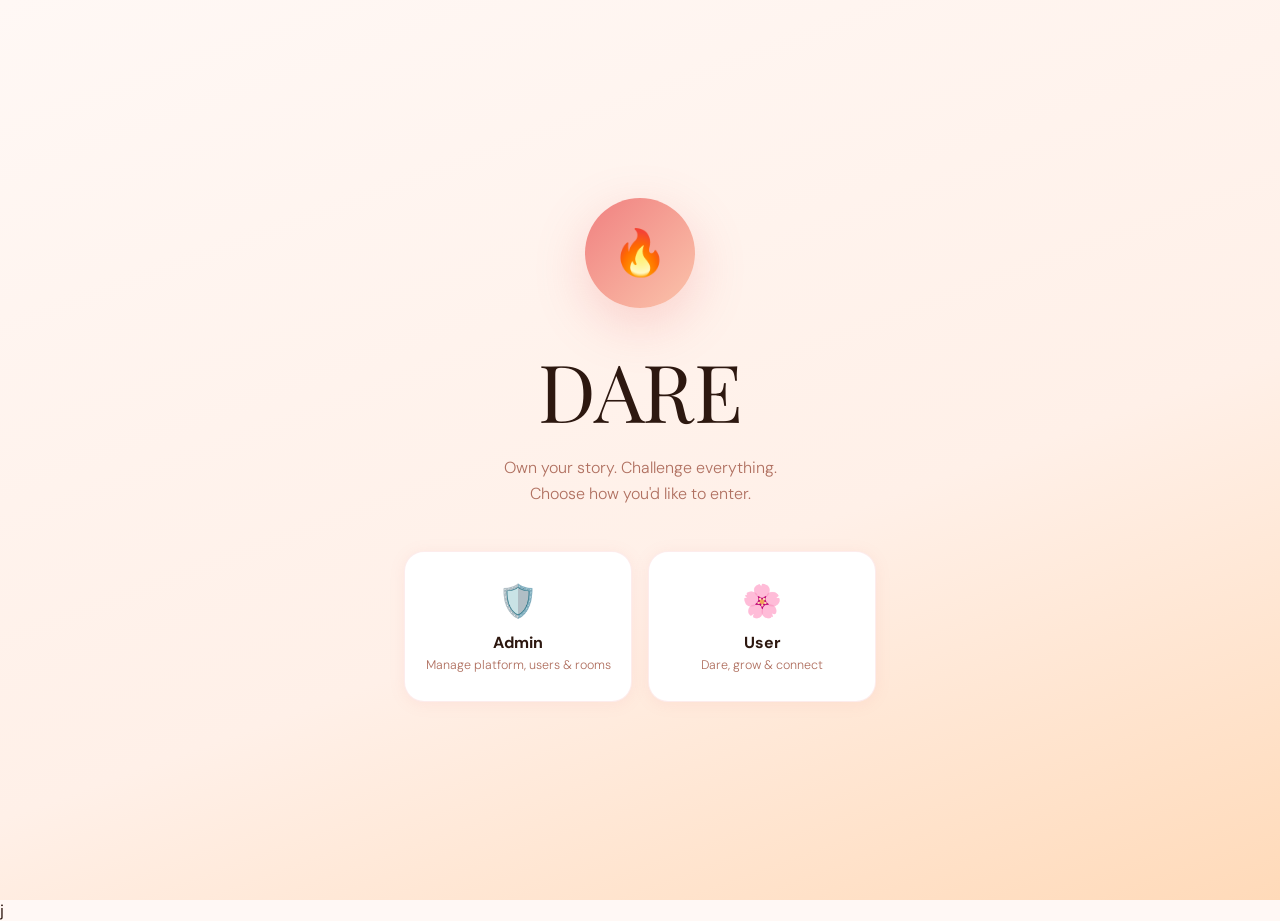
==== DARE startup/index.html @ a50103f5 "DARE startup" ====
<!DOCTYPE html>
<html lang="en">
<head>
<meta charset="UTF-8"/>
<meta name="viewport" content="width=device-width, initial-scale=1.0"/>
<title>DARE App</title>
<link rel="preconnect" href="https://fonts.googleapis.com"/>
<link rel="preconnect" href="https://fonts.gstatic.com" crossorigin/>
<link href="https://fonts.googleapis.com/css2?family=Playfair+Display:wght@700;900&family=DM+Sans:wght@300;400;500;600&family=JetBrains+Mono:wght@400;600&display=swap" rel="stylesheet"/>

<style>
:root {
  --c1: #F08080;
  --c2: #F4978E;
  --c3: #F8AD9D;
  --c4: #FBC4AB;
  --c5: #FFDAB9;
  --bg: #FFF8F5;
  --white: #FFFFFF;
  --text: #2D1810;
  --text2: #7A4A3A;
  --text3: #B07060;
  --border: rgba(240,128,128,0.15);
  --shadow: 0 8px 40px rgba(240,128,128,0.18);
  --shadow-sm: 0 2px 16px rgba(240,128,128,0.1);
  --r: 20px;
  --r-sm: 12px;
  --font-d: 'Playfair Display', serif;
  --font-b: 'DM Sans', sans-serif;
  --font-m: 'JetBrains Mono', monospace;
  --ease: cubic-bezier(0.16,1,0.3,1);
}

*, *::before, *::after { box-sizing: border-box; margin: 0; padding: 0; }
html { scroll-behavior: smooth; }

body {
  background: var(--bg);
  font-family: var(--font-b);
  color: var(--text);
  min-height: 100vh;
  overflow-x: hidden;
}

/* ── SCREENS ── */
.screen { display: none; min-height: 100vh; flex-direction: column; animation: fadeSlide 0.35s var(--ease); }
.screen.active { display: flex; }
@keyframes fadeSlide { from { opacity:0; transform:translateY(14px); } to { opacity:1; transform:translateY(0); } }

/* ── TOPBAR ── */
.topbar {
  position: sticky; top: 0; z-index: 100;
  background: rgba(255,248,245,0.93);
  backdrop-filter: blur(16px);
  border-bottom: 1px solid var(--border);
  padding: 16px 40px;
  display: flex; align-items: center; justify-content: space-between;
}
.topbar-logo { font-family: var(--font-d); font-size: 1.7rem; color: var(--c1); letter-spacing: 0.04em; }
.topbar-right { display: flex; align-items: center; gap: 12px; }
.topbar-badge {
  background: linear-gradient(135deg, var(--c1), var(--c2));
  color: white; border-radius: 8px; padding: 4px 12px;
  font-size: 0.7rem; font-family: var(--font-m); letter-spacing: 0.1em;
}
.topbar-avatar {
  width: 38px; height: 38px; border-radius: 50%;
  background: linear-gradient(135deg, var(--c1), var(--c4));
  display: flex; align-items: center; justify-content: center;
  font-size: 1.1rem; cursor: pointer;
  border: 2px solid var(--white); box-shadow: var(--shadow-sm);
  transition: transform 0.2s ease;
}
.topbar-avatar:hover { transform: scale(1.08); }

/* ── BOTTOM NAV ── */
.bottom-nav {
  position: fixed; bottom: 0; left: 0; right: 0; z-index: 100;
  background: var(--white); border-top: 1px solid var(--border);
  display: flex; padding: 10px 0 14px;
  box-shadow: 0 -4px 24px rgba(240,128,128,0.08);
}
.nav-item {
  flex: 1; display: flex; flex-direction: column; align-items: center; gap: 4px;
  cursor: pointer; padding: 4px 8px; border-radius: 12px;
  transition: background 0.2s ease;
}
.nav-item:hover { background: rgba(240,128,128,0.06); }
.nav-icon { font-size: 1.3rem; transition: transform 0.3s var(--ease); }
.nav-item.active .nav-icon { transform: scale(1.2); }
.nav-label { font-size: 0.6rem; font-weight: 600; letter-spacing: 0.06em; text-transform: uppercase; color: var(--text3); transition: color 0.3s ease; }
.nav-item.active .nav-label { color: var(--c1); }
.nav-dot { width: 4px; height: 4px; border-radius: 50%; background: var(--c1); opacity: 0; transition: opacity 0.3s ease; }
.nav-item.active .nav-dot { opacity: 1; }

/* ── PAGE WRAPPER ── */
.page-wrap { flex: 1; max-width: 960px; width: 100%; margin: 0 auto; padding: 40px 40px 100px; }

/* ── TYPOGRAPHY ── */
.page-title { font-family: var(--font-d); font-size: clamp(1.9rem,4vw,2.6rem); color: var(--text); line-height: 1.1; margin-bottom: 6px; }
.page-sub   { color: var(--text3); font-size: 0.92rem; font-weight: 300; margin-bottom: 36px; }

/* ── BUTTONS ── */
.btn {
  display: inline-flex; align-items: center; justify-content: center; gap: 8px;
  padding: 13px 26px; border: none; border-radius: 100px;
  font-family: var(--font-b); font-size: 0.93rem; font-weight: 600;
  cursor: pointer; position: relative; overflow: hidden;
  transition: transform 0.2s ease, box-shadow 0.2s ease;
}
.btn:active { transform: scale(0.97); }
.btn-primary { background: linear-gradient(135deg, var(--c1), var(--c2)); color: white; box-shadow: 0 6px 20px rgba(240,128,128,0.35); }
.btn-primary:hover { box-shadow: 0 10px 28px rgba(240,128,128,0.5); transform: translateY(-2px); }
.btn-secondary { background: var(--white); color: var(--c1); border: 1.5px solid var(--c1); }
.btn-secondary:hover { background: rgba(240,128,128,0.04); }
.btn-ghost { background: transparent; color: var(--text2); border: 1.5px solid var(--border); }
.btn-ghost:hover { border-color: var(--c3); }
.btn-danger { background: transparent; color: #c03030; border: 1.5px solid rgba(200,50,50,0.2); }
.btn-sm  { padding: 8px 18px; font-size: 0.82rem; }
.btn-full { width: 100%; }

/* ── INPUTS ── */
.form-group { margin-bottom: 18px; }
.form-label { display: block; font-size: 0.72rem; font-weight: 600; color: var(--text2); letter-spacing: 0.1em; text-transform: uppercase; margin-bottom: 7px; }
.form-input, .form-textarea, .form-select {
  width: 100%; padding: 13px 16px;
  background: var(--white); border: 1.5px solid var(--border); border-radius: var(--r-sm);
  font-family: var(--font-b); font-size: 0.95rem; color: var(--text); outline: none;
  transition: border-color 0.3s ease, box-shadow 0.3s ease;
}
.form-input:focus, .form-textarea:focus, .form-select:focus { border-color: var(--c1); box-shadow: 0 0 0 4px rgba(240,128,128,0.1); }
.form-input::placeholder, .form-textarea::placeholder { color: var(--text3); }
.form-textarea { resize: vertical; min-height: 90px; }
.form-select { appearance: none; cursor: pointer; }
.form-row { display: grid; grid-template-columns: 1fr 1fr; gap: 16px; }

/* ── CARDS ── */
.card { background: var(--white); border: 1px solid var(--border); border-radius: var(--r); padding: 24px; box-shadow: var(--shadow-sm); }

/* ── DIVIDER ── */
.divider { display: flex; align-items: center; gap: 12px; margin: 22px 0; color: var(--text3); font-size: 0.8rem; }
.divider::before, .divider::after { content:''; flex:1; height:1px; background: var(--border); }

/* ── EMPTY STATE ── */
.empty-state { text-align: center; padding: 56px 24px; color: var(--text3); }
.empty-icon  { font-size: 2.8rem; margin-bottom: 14px; opacity: 0.45; }
.empty-title { font-family: var(--font-d); font-size: 1.25rem; color: var(--text2); margin-bottom: 8px; }
.empty-sub   { font-size: 0.87rem; font-weight: 300; line-height: 1.6; }

/* ── SECTION HEADER ── */
.section-header { display: flex; align-items: center; justify-content: space-between; margin-bottom: 18px; }
.section-title  { font-family: var(--font-d); font-size: 1.25rem; color: var(--text); }
.section-action { color: var(--c1); font-size: 0.82rem; font-weight: 600; cursor: pointer; }
.section-action:hover { text-decoration: underline; }

/* ── BADGES ── */
.badge { display: inline-flex; align-items: center; gap: 4px; padding: 4px 12px; border-radius: 100px; font-size: 0.7rem; font-weight: 700; letter-spacing: 0.05em; }
.badge-coral { background: rgba(240,128,128,0.12); color: var(--c1); }
.badge-peach { background: rgba(248,173,157,0.2); color: #c06040; }
.badge-warm  { background: rgba(255,218,185,0.4); color: #a07050; }
.badge-green { background: rgba(64,160,96,0.1); color: #40a060; }
.badge-red   { background: rgba(200,50,50,0.1); color: #c03030; }

/* ── TOAST ── */
.toast {
  position: fixed; bottom: 80px; left: 50%; transform: translateX(-50%) translateY(14px);
  background: var(--text); color: white; padding: 12px 24px; border-radius: 100px;
  font-size: 0.85rem; font-weight: 500; opacity: 0; pointer-events: none; z-index: 9999;
  transition: all 0.35s var(--ease); white-space: nowrap;
}
.toast.show { opacity: 1; transform: translateX(-50%) translateY(0); }

/* ── RIPPLE ── */
.rip { position: absolute; border-radius: 50%; background: rgba(255,255,255,0.35); transform: scale(0); animation: ripAnim 0.55s linear; pointer-events: none; }
@keyframes ripAnim { to { transform: scale(4); opacity: 0; } }

/* ════ LANDING ════ */
#s-landing {
  align-items: center; justify-content: center;
  background: linear-gradient(160deg, #FFF8F5 0%, #FFF0E8 60%, #FFDAB9 100%);
}
.landing-inner { max-width: 520px; text-align: center; padding: 48px 24px; width: 100%; }
.landing-blob {
  width: 110px; height: 110px; border-radius: 50%;
  background: linear-gradient(135deg, var(--c1), var(--c4));
  display: flex; align-items: center; justify-content: center;
  font-size: 2.8rem; margin: 0 auto 28px;
  box-shadow: 0 16px 50px rgba(240,128,128,0.3);
  animation: float 4s ease-in-out infinite;
}
@keyframes float { 0%,100%{transform:translateY(0)} 50%{transform:translateY(-10px)} }
.landing-title { font-family: var(--font-d); font-size: clamp(3rem,8vw,5rem); color: var(--text); margin-bottom: 12px; }
.landing-sub   { color: var(--text3); font-size: 1rem; font-weight: 300; margin-bottom: 44px; line-height: 1.6; }
.role-grid { display: grid; grid-template-columns: 1fr 1fr; gap: 16px; }
.role-card {
  background: var(--white); border: 1.5px solid var(--border); border-radius: var(--r);
  padding: 28px 20px; cursor: pointer; text-align: center;
  transition: all 0.3s var(--ease); box-shadow: var(--shadow-sm);
}
.role-card:hover { border-color: var(--c1); box-shadow: 0 12px 40px rgba(240,128,128,0.22); transform: translateY(-4px); }
.role-emoji { font-size: 2rem; margin-bottom: 10px; }
.role-name  { font-weight: 700; color: var(--text); font-size: 1rem; margin-bottom: 4px; }
.role-desc  { color: var(--text3); font-size: 0.78rem; font-weight: 300; }

/* ════ AUTH ════ */
.auth-screen { align-items: center; justify-content: center; background: linear-gradient(160deg, #FFF8F5, #FFF0E8); }
.auth-box {
  background: var(--white); border: 1px solid var(--border); border-radius: 28px;
  padding: 48px 40px; width: 100%; max-width: 440px;
  box-shadow: var(--shadow); margin: 24px;
}
.auth-back { display: inline-flex; align-items: center; gap: 6px; color: var(--text3); font-size: 0.85rem; font-weight: 500; cursor: pointer; margin-bottom: 28px; transition: color 0.2s; }
.auth-back:hover { color: var(--c1); }
.auth-icon  { width: 52px; height: 52px; border-radius: 16px; background: linear-gradient(135deg,var(--c1),var(--c2)); display: flex; align-items: center; justify-content: center; font-size: 1.4rem; margin-bottom: 18px; }
.auth-title { font-family: var(--font-d); font-size: 1.9rem; color: var(--text); margin-bottom: 6px; }
.auth-sub   { color: var(--text3); font-size: 0.85rem; font-weight: 300; margin-bottom: 30px; }
.auth-footer { text-align: center; margin-top: 18px; color: var(--text3); font-size: 0.84rem; }
.link { color: var(--c1); font-weight: 600; cursor: pointer; }
.link:hover { text-decoration: underline; }
.progress-steps { display: flex; gap: 6px; margin-bottom: 26px; }
.ps-dot { flex: 1; height: 4px; border-radius: 2px; background: var(--border); transition: background 0.4s ease; }
.ps-dot.done { background: var(--c1); }

/* ════ HOME ════ */
.home-greeting { margin-bottom: 30px; padding-bottom: 22px; border-bottom: 1px solid var(--border); }
.home-greeting h1 { font-family: var(--font-d); font-size: 1.9rem; color: var(--text); }
.home-greeting p  { color: var(--text3); font-size: 0.9rem; margin-top: 4px; }

.stories-row { display: flex; gap: 16px; overflow-x: auto; padding-bottom: 4px; margin-bottom: 32px; }
.stories-row::-webkit-scrollbar { display: none; }
.story-item { flex-shrink: 0; text-align: center; cursor: pointer; }
.story-ring { width: 64px; height: 64px; border-radius: 50%; background: linear-gradient(135deg,var(--c1),var(--c5)); padding: 2.5px; display: flex; align-items: center; justify-content: center; margin: 0 auto 6px; transition: transform 0.25s ease; }
.story-ring:hover { transform: scale(1.08); }
.story-inner { width: 100%; height: 100%; border-radius: 50%; background: var(--bg); display: flex; align-items: center; justify-content: center; font-size: 1.4rem; }
.story-label { font-size: 0.65rem; color: var(--text3); font-weight: 500; }

.dare-grid { display: grid; grid-template-columns: repeat(auto-fill, minmax(260px,1fr)); gap: 20px; }
.dare-card { background: var(--white); border: 1px solid var(--border); border-radius: var(--r); overflow: hidden; box-shadow: var(--shadow-sm); transition: transform 0.3s var(--ease), box-shadow 0.3s ease; }
.dare-card:hover { transform: translateY(-3px); box-shadow: var(--shadow); }
.dare-cover { height: 130px; display: flex; align-items: center; justify-content: center; font-size: 3.2rem; position: relative; }
.dc-1 { background: linear-gradient(135deg,var(--c3),var(--c5)); }
.dc-2 { background: linear-gradient(135deg,var(--c1),var(--c3)); }
.dc-3 { background: linear-gradient(135deg,var(--c4),var(--c2)); }
.dare-pill { position: absolute; top:10px; left:10px; background: rgba(255,255,255,0.88); border-radius:100px; padding:3px 10px; font-size:0.62rem; font-family:var(--font-m); color:var(--c1); font-weight:600; }
.dare-body  { padding: 16px; }
.dare-title { font-weight: 700; color: var(--text); font-size: 0.9rem; margin-bottom: 4px; }
.dare-meta  { color: var(--text3); font-size: 0.75rem; margin-bottom: 12px; }
.dare-btns  { display: flex; gap: 8px; }
.dare-accept { flex:1; padding:9px; border-radius:100px; border:none; background:linear-gradient(135deg,var(--c1),var(--c2)); color:white; font-family:var(--font-b); font-size:0.8rem; font-weight:600; cursor:pointer; transition:all 0.2s ease; }
.dare-skip   { flex:0.6; padding:9px; border-radius:100px; border:1.5px solid var(--border); background:transparent; color:var(--text2); font-family:var(--font-b); font-size:0.8rem; cursor:pointer; }
.dare-empty { border: 2px dashed var(--border); border-radius: var(--r); min-height: 200px; display:flex; flex-direction:column; align-items:center; justify-content:center; text-align:center; padding:24px; color:var(--text3); }
.dare-empty .de-i { font-size:2rem; margin-bottom:10px; opacity:0.4; }
.dare-empty .de-t { font-size:0.83rem; font-weight:300; line-height:1.6; }

/* ════ FRIENDS ════ */
.search-bar { display:flex; align-items:center; gap:10px; background:var(--white); border:1.5px solid var(--border); border-radius:100px; padding:11px 18px; margin-bottom:26px; transition:border-color 0.3s, box-shadow 0.3s; }
.search-bar:focus-within { border-color:var(--c1); box-shadow:0 0 0 4px rgba(240,128,128,0.08); }
.search-bar input { flex:1; border:none; outline:none; font-family:var(--font-b); font-size:0.95rem; color:var(--text); background:transparent; }
.search-bar input::placeholder { color:var(--text3); }

.add-box { background:var(--white); border:1px solid var(--border); border-radius:var(--r); padding:22px 24px; margin-bottom:26px; box-shadow:var(--shadow-sm); }
.add-box h3 { font-weight:700; color:var(--text); margin-bottom:4px; font-size:0.95rem; }
.add-box p  { color:var(--text3); font-size:0.8rem; margin-bottom:14px; }
.add-row    { display:flex; gap:10px; }
.add-row .form-input { flex:1; }

.friends-list { display:flex; flex-direction:column; gap:2px; }
.friend-row { display:flex; align-items:center; gap:14px; padding:13px 16px; border-radius:var(--r-sm); transition:background 0.2s; cursor:pointer; }
.friend-row:hover { background:rgba(240,128,128,0.04); }
.friend-av   { width:46px; height:46px; border-radius:50%; background:linear-gradient(135deg,var(--c3),var(--c5)); display:flex; align-items:center; justify-content:center; font-size:1.2rem; flex-shrink:0; }
.friend-info { flex:1; }
.friend-name   { font-weight:600; color:var(--text); font-size:0.9rem; }
.friend-handle { color:var(--text3); font-size:0.75rem; }
.f-btn { padding:7px 16px; border-radius:100px; font-size:0.78rem; font-weight:600; border:none; cursor:pointer; font-family:var(--font-b); transition:all 0.2s; }
.f-follow    { background:var(--c1); color:white; }
.f-following { background:rgba(240,128,128,0.1); color:var(--c1); }

/* ════ ROOMS ════ */
.rooms-tabs { display:flex; margin-bottom:22px; border-bottom:1px solid var(--border); }
.room-tab { padding:10px 20px; font-size:0.85rem; font-weight:600; color:var(--text3); cursor:pointer; border-bottom:2px solid transparent; transition:all 0.25s; }
.room-tab.active { color:var(--c1); border-bottom-color:var(--c1); }

.create-box { background:var(--white); border:1px solid var(--border); border-radius:var(--r); padding:26px; margin-bottom:26px; box-shadow:var(--shadow-sm); }
.create-box h3 { font-family:var(--font-d); font-size:1.2rem; color:var(--text); margin-bottom:4px; }
.create-box p  { color:var(--text3); font-size:0.82rem; margin-bottom:18px; }

.rooms-grid { display:grid; grid-template-columns:repeat(auto-fill,minmax(280px,1fr)); gap:20px; }
.room-card { background:var(--white); border:1px solid var(--border); border-radius:var(--r); overflow:hidden; box-shadow:var(--shadow-sm); transition:transform 0.3s var(--ease),box-shadow 0.3s; cursor:pointer; }
.room-card:hover { transform:translateY(-3px); box-shadow:var(--shadow); }
.room-cover { height:100px; display:flex; align-items:center; justify-content:center; font-size:2.8rem; }
.rc-1 { background:linear-gradient(135deg,var(--c3),var(--c5)); }
.rc-2 { background:linear-gradient(135deg,var(--c1),var(--c3)); }
.rc-3 { background:linear-gradient(135deg,var(--c4),var(--c2)); }
.rc-4 { background:linear-gradient(135deg,var(--c5),var(--c4)); }
.room-body  { padding:16px; }
.room-name  { font-weight:700; color:var(--text); font-size:0.95rem; margin-bottom:4px; }
.room-desc  { color:var(--text3); font-size:0.8rem; line-height:1.5; margin-bottom:10px; }
.room-foot  { display:flex; align-items:center; justify-content:space-between; margin-bottom:12px; }
.live-pill  { display:inline-flex; align-items:center; gap:5px; background:rgba(220,50,50,0.1); color:#d03030; padding:3px 10px; border-radius:100px; font-size:0.65rem; font-weight:700; letter-spacing:0.06em; }
.live-dot   { width:5px; height:5px; border-radius:50%; background:#d03030; animation:blink 1.2s infinite; }
@keyframes blink { 0%,100%{opacity:1} 50%{opacity:0.2} }
.room-cnt   { color:var(--text3); font-size:0.75rem; }

/* ════ PROFILE ════ */
.profile-hero { background:linear-gradient(135deg,var(--c4),var(--c5)); border-radius:var(--r); padding:40px 32px; text-align:center; margin-bottom:22px; position:relative; overflow:hidden; }
.profile-hero::before { content:''; position:absolute; inset:0; background:radial-gradient(circle at 70% 30%,rgba(255,255,255,0.35),transparent 60%); }
.profile-av    { width:88px; height:88px; border-radius:50%; background:linear-gradient(135deg,var(--c1),var(--c3)); display:flex; align-items:center; justify-content:center; font-size:2.4rem; margin:0 auto 14px; border:4px solid rgba(255,255,255,0.8); box-shadow:var(--shadow); position:relative; z-index:1; }
.profile-name   { font-family:var(--font-d); font-size:1.8rem; color:var(--text); position:relative; z-index:1; }
.profile-handle { color:var(--text2); font-size:0.85rem; margin-top:4px; position:relative; z-index:1; }
.profile-edit-row { margin-top:14px; position:relative; z-index:1; }

.pstats { display:grid; grid-template-columns:repeat(3,1fr); background:var(--white); border:1px solid var(--border); border-radius:var(--r); box-shadow:var(--shadow-sm); overflow:hidden; margin-bottom:22px; }
.pstat { padding:20px 12px; text-align:center; border-right:1px solid var(--border); }
.pstat:last-child { border-right:none; }
.pstat-n { font-family:var(--font-d); font-size:1.8rem; color:var(--text); }
.pstat-l { color:var(--text3); font-size:0.65rem; font-weight:600; letter-spacing:0.08em; text-transform:uppercase; margin-top:3px; }

.profile-grid { display:grid; grid-template-columns:1fr 1fr; gap:20px; }
.profile-section { background:var(--white); border:1px solid var(--border); border-radius:var(--r); padding:24px; box-shadow:var(--shadow-sm); }
.profile-section h3 { font-weight:700; color:var(--text2); font-size:0.78rem; text-transform:uppercase; letter-spacing:0.08em; margin-bottom:16px; }
.setting-row { display:flex; align-items:center; gap:12px; padding:12px 0; border-bottom:1px solid var(--border); cursor:pointer; transition:background 0.2s; }
.setting-row:last-child { border-bottom:none; }
.setting-row:hover { background:rgba(240,128,128,0.03); border-radius:8px; padding-left:8px; }
.setting-icon { width:34px; height:34px; border-radius:10px; display:flex; align-items:center; justify-content:center; font-size:0.95rem; }
.si-a { background:rgba(240,128,128,0.1); }
.si-b { background:rgba(248,173,157,0.15); }
.si-c { background:rgba(255,218,185,0.3); }
.setting-lbl { flex:1; font-size:0.88rem; color:var(--text); font-weight:500; }
.setting-arr { color:var(--text3); }

.badges-wrap { display:flex; flex-wrap:wrap; gap:8px; }

/* ════ ADMIN ════ */
.kpi-grid { display:grid; grid-template-columns:repeat(auto-fill,minmax(180px,1fr)); gap:16px; margin-bottom:30px; }
.kpi-card { background:var(--white); border:1px solid var(--border); border-radius:var(--r-sm); padding:20px; box-shadow:var(--shadow-sm); }
.kpi-i { font-size:1.4rem; margin-bottom:8px; }
.kpi-n { font-family:var(--font-d); font-size:2rem; color:var(--text); }
.kpi-l { color:var(--text3); font-size:0.75rem; font-weight:500; margin-top:2px; }

.admin-table { background:var(--white); border:1px solid var(--border); border-radius:var(--r); overflow:hidden; box-shadow:var(--shadow-sm); margin-bottom:28px; }
.t-head { display:grid; grid-template-columns:2fr 2fr 1fr 1fr; padding:12px 20px; background:rgba(240,128,128,0.04); border-bottom:1px solid var(--border); font-size:0.7rem; font-weight:700; color:var(--text3); letter-spacing:0.08em; text-transform:uppercase; }
.t-row  { display:grid; grid-template-columns:2fr 2fr 1fr 1fr; padding:14px 20px; align-items:center; border-bottom:1px solid var(--border); transition:background 0.2s; }
.t-row:last-child { border-bottom:none; }
.t-row:hover { background:rgba(240,128,128,0.03); }
.t-name { font-weight:600; color:var(--text); font-size:0.88rem; }
.t-sub  { color:var(--text3); font-size:0.75rem; }
.t-cell { font-size:0.85rem; color:var(--text2); }

/* ════ SEND DARE ════ */
.send-dare-box {
  display: grid; grid-template-columns: 1fr 1fr; gap: 24px;
  background: var(--white); border: 1px solid var(--border);
  border-radius: var(--r); padding: 28px;
  box-shadow: var(--shadow-sm); margin-bottom: 32px;
  position: relative; overflow: hidden;
}
.send-dare-box::before {
  content: ''; position: absolute; top:0; left:0; right:0; height:3px;
  background: linear-gradient(90deg, var(--c1), var(--c3), var(--c5));
}
.sd-form { display: flex; flex-direction: column; }
.sd-log  { border-left: 1px solid var(--border); padding-left: 24px; max-height: 420px; overflow-y: auto; }
.sd-log::-webkit-scrollbar { width: 3px; }
.sd-log::-webkit-scrollbar-thumb { background: var(--c3); border-radius: 2px; }
.dare-log-item { background: var(--bg); border: 1px solid var(--border); border-radius: var(--r-sm); padding: 14px 16px; margin-bottom: 10px; transition: box-shadow 0.2s ease; }
.dare-log-item:hover { box-shadow: var(--shadow-sm); }
.dli-head  { display: flex; align-items: flex-start; justify-content: space-between; gap: 8px; margin-bottom: 4px; }
.dli-title { font-weight: 700; color: var(--text); font-size: 0.88rem; }
.dli-cat   { font-size: 0.65rem; font-family: var(--font-m); color: var(--c1); background: rgba(240,128,128,0.1); padding: 2px 8px; border-radius: 100px; white-space: nowrap; flex-shrink:0; }
.dli-desc  { color: var(--text3); font-size: 0.78rem; font-weight: 300; line-height: 1.5; margin-bottom: 8px; }
.dli-foot  { display: flex; align-items: center; justify-content: space-between; }
.dli-to    { font-size: 0.72rem; color: var(--text2); font-weight: 600; }
.dli-time  { font-size: 0.68rem; color: var(--text3); font-family: var(--font-m); }
.dli-diff  { font-size: 0.7rem; margin-top: 6px; }

/* ── RESPONSIVE ── */
@media (max-width:768px) {
  .send-dare-box { grid-template-columns: 1fr; }
  .sd-log { border-left: none; border-top: 1px solid var(--border); padding-left: 0; padding-top: 20px; }
}

@media (max-width:768px) {
  .topbar { padding:14px 20px; }
  .page-wrap { padding:24px 20px 90px; }
  .auth-box { padding:32px 22px; margin:16px; }
  .form-row { grid-template-columns:1fr; }
  .profile-grid { grid-template-columns:1fr; }
  .t-head, .t-row { grid-template-columns:1.5fr 1fr 1fr; }
  .t-head>*:nth-child(2),.t-row>*:nth-child(2) { display:none; }
  .kpi-grid { grid-template-columns:1fr 1fr; }
  .role-grid { grid-template-columns:1fr 1fr; }
}
@media (max-width:480px) {
  .dare-grid,.rooms-grid { grid-template-columns:1fr; }
}
</style>
</head>
<body>

<!-- ══════ LANDING ══════ -->
<div class="screen active" id="s-landing">
  <div class="landing-inner" style="margin:auto;">
    <div class="landing-blob">🔥</div>
    <div class="landing-title">DARE</div>
    <div class="landing-sub">Own your story. Challenge everything.<br/>Choose how you'd like to enter.</div>
    <div class="role-grid">
      <div class="role-card" onclick="go('s-admin-login')">
        <div class="role-emoji">🛡️</div>
        <div class="role-name">Admin</div>
        <div class="role-desc">Manage platform, users & rooms</div>
      </div>
      <div class="role-card" onclick="go('s-user-login')">
        <div class="role-emoji">🌸</div>
        <div class="role-name">User</div>
        <div class="role-desc">Dare, grow & connect</div>
      </div>
    </div>
  </div>
</div>

<!-- ══════ ADMIN LOGIN ══════ -->
<div class="screen auth-screen" id="s-admin-login">
  <div class="auth-box">
    <div class="auth-back" onclick="go('s-landing')">‹ Back</div>
    <div class="auth-icon">🛡️</div>
    <div class="auth-title">Admin Access</div>
    <div class="auth-sub">Restricted portal · Authorized personnel only</div>
    <div class="form-group">
      <label class="form-label">Admin Email</label>
      <input class="form-input" type="email" placeholder="admin@dare.app" id="al-email"/>
    </div>
    <div class="form-group">
      <label class="form-label">Password</label>
      <input class="form-input" type="password" placeholder="••••••••" id="al-pass"/>
    </div>
    <div class="form-group">
      <label class="form-label">Admin Code</label>
      <input class="form-input" type="text" placeholder="6-digit access code" maxlength="6" id="al-code"/>
    </div>
    <button class="btn btn-primary btn-full" onclick="adminLogin(event)">Access Dashboard →</button>
    <div class="auth-footer" style="margin-top:16px;font-size:0.78rem;">Forgot credentials? Contact your system administrator.</div>
  </div>
</div>

<!-- ══════ USER LOGIN ══════ -->
<div class="screen auth-screen" id="s-user-login">
  <div class="auth-box">
    <div class="auth-back" onclick="go('s-landing')">‹ Back</div>
    <div class="auth-icon">🌸</div>
    <div class="auth-title">Welcome Back</div>
    <div class="auth-sub">Sign in to continue your dare journey</div>
    <div class="form-group">
      <label class="form-label">Email</label>
      <input class="form-input" type="email" placeholder="you@example.com" id="ul-email"/>
    </div>
    <div class="form-group">
      <label class="form-label">Password</label>
      <input class="form-input" type="password" placeholder="••••••••" id="ul-pass"/>
    </div>
    <div style="text-align:right;margin-bottom:18px;"><span class="link" style="font-size:0.82rem;">Forgot password?</span></div>
    <button class="btn btn-primary btn-full" onclick="userLogin(event)" style="margin-bottom:10px;">Sign In →</button>
    <div class="divider">or</div>
    <button class="btn btn-ghost btn-full" style="margin-bottom:10px;" onclick="showToast('Apple sign-in coming soon')">🍎 &nbsp;Continue with Apple</button>
    <button class="btn btn-ghost btn-full" onclick="showToast('Google sign-in coming soon')">🌐 &nbsp;Continue with Google</button>
    <div class="auth-footer">New here? <span class="link" onclick="go('s-signup')">Create account</span></div>
  </div>
</div>

<!-- ══════ SIGNUP ══════ -->j
<div class="screen auth-screen" id="s-signup">
  <div class="auth-box">
    <div class="auth-back" onclick="go('s-user-login')">‹ Back</div>
    <div class="progress-steps">
      <div class="ps-dot done"></div><div class="ps-dot done"></div><div class="ps-dot"></div>
    </div>
    <div class="auth-icon">✨</div>
    <div class="auth-title">Create Account</div>
    <div class="auth-sub">Step 2 of 3 — Tell us about yourself</div>
    <div class="form-row">
      <div class="form-group"><label class="form-label">First Name</label><input class="form-input" type="text" placeholder="First name" id="su-fn"/></div>
      <div class="form-group"><label class="form-label">Last Name</label><input class="form-input" type="text" placeholder="Last name" id="su-ln"/></div>
    </div>
    <div class="form-group"><label class="form-label">Username</label><input class="form-input" type="text" placeholder="@yourhandle" id="su-un"/></div>
    <div class="form-group"><label class="form-label">Email</label><input class="form-input" type="email" placeholder="you@example.com" id="su-em"/></div>
    <div class="form-group"><label class="form-label">Password</label><input class="form-input" type="password" placeholder="Min. 8 characters" id="su-pw"/></div>
    <button class="btn btn-primary btn-full" onclick="signupDone(event)">Create Account & Dare →</button>
    <div class="auth-footer" style="font-size:0.75rem;line-height:1.7;">By continuing you agree to DARE's <span class="link">Terms</span> and <span class="link">Privacy Policy</span>.</div>
  </div>
</div>

<!-- ══════ HOME ══════ -->
<div class="screen" id="s-home">
  <div class="topbar">
    <div class="topbar-logo">DARE</div>
    <div class="topbar-right">
      <div class="topbar-avatar" id="home-av" onclick="switchTab('s-profile',null,'Profile')">😊</div>
    </div>
  </div>
  <div class="page-wrap">
    <div class="home-greeting">
      <h1 id="home-greet">Good morning 🌸</h1>
      <p id="home-sub">Your dares are waiting</p>
    </div>

    <div class="section-header">
      <div class="section-title">Stories</div>
    </div>
    <div class="stories-row" id="stories-row">
      <div class="story-item" onclick="showToast('Share your story!')">
        <div class="story-ring" style="background:linear-gradient(135deg,#ddd,#bbb);">
          <div class="story-inner" style="font-size:1.6rem;">➕</div>
        </div>
        <div class="story-label">Your Story</div>
      </div>
    </div>
    <div id="stories-hint" style="color:var(--text3);font-size:0.83rem;margin-bottom:30px;font-weight:300;">
      Follow friends to see their stories here.
    </div>

    <div class="section-header">
      <div class="section-title">Today's Dares</div>
      <div class="section-action" onclick="switchTab('s-rooms',null,'Rooms')">Browse Rooms →</div>
    </div>
    <div class="dare-grid" id="dare-grid">
      <div class="dare-empty">
        <div class="de-i">⚡</div>
        <div class="de-t">No dares yet.<br/>Join a room or get challenged by a friend to see dares here.</div>
      </div>
    </div>
  </div>
  <div class="bottom-nav">
    <div class="nav-item active" onclick="switchTab('s-home',this,'Home')"><div class="nav-icon">🏠</div><div class="nav-label">Home</div><div class="nav-dot"></div></div>
    <div class="nav-item" onclick="switchTab('s-friends',this,'Friends')"><div class="nav-icon">👥</div><div class="nav-label">Friends</div><div class="nav-dot"></div></div>
    <div class="nav-item" onclick="switchTab('s-rooms',this,'Rooms')"><div class="nav-icon">🚪</div><div class="nav-label">Rooms</div><div class="nav-dot"></div></div>
    <div class="nav-item" onclick="switchTab('s-profile',this,'Profile')"><div class="nav-icon">👤</div><div class="nav-label">Profile</div><div class="nav-dot"></div></div>
  </div>
</div>

<!-- ══════ FRIENDS ══════ -->
<div class="screen" id="s-friends">
  <div class="topbar">
    <div class="topbar-logo">DARE</div>
    <div class="topbar-right"><div class="topbar-avatar" onclick="switchTab('s-profile',null,'Profile')">😊</div></div>
  </div>
  <div class="page-wrap">
    <div class="page-title">Friends</div>
    <div class="page-sub">Connect with people who challenge you to grow</div>
    <div class="add-box">
      <h3>➕ Add a Friend</h3>
      <p>Enter their username or email to send a friend request</p>
      <div class="add-row">
        <input class="form-input" placeholder="@username or email" id="af-input"/>
        <button class="btn btn-primary btn-sm" onclick="addFriend(event)">Send Request</button>
      </div>
    </div>
    <div class="search-bar">
      <span>🔍</span>
      <input placeholder="Search your friends…" id="f-search" oninput="filterFriends()"/>
    </div>
    <div class="section-header">
      <div class="section-title">Your Friends</div>
      <div class="section-action" id="f-count">0 friends</div>
    </div>
    <div class="friends-list" id="friends-list">
      <div class="empty-state"><div class="empty-icon">👥</div><div class="empty-title">No friends yet</div><div class="empty-sub">Add friends using the form above.</div></div>
    </div>
    <div class="section-header" style="margin-top:30px;">
      <div class="section-title">Pending Requests</div>
    </div>
    <div class="friends-list" id="pending-list">
      <div class="empty-state" style="padding:28px;"><div class="empty-sub" style="font-size:0.83rem;">No pending requests.</div></div>
    </div>
  </div>
  <div class="bottom-nav">
    <div class="nav-item" onclick="switchTab('s-home',this,'Home')"><div class="nav-icon">🏠</div><div class="nav-label">Home</div><div class="nav-dot"></div></div>
    <div class="nav-item active" onclick="switchTab('s-friends',this,'Friends')"><div class="nav-icon">👥</div><div class="nav-label">Friends</div><div class="nav-dot"></div></div>
    <div class="nav-item" onclick="switchTab('s-rooms',this,'Rooms')"><div class="nav-icon">🚪</div><div class="nav-label">Rooms</div><div class="nav-dot"></div></div>
    <div class="nav-item" onclick="switchTab('s-profile',this,'Profile')"><div class="nav-icon">👤</div><div class="nav-label">Profile</div><div class="nav-dot"></div></div>
  </div>
</div>

<!-- ══════ ROOMS ══════ -->
<div class="screen" id="s-rooms">
  <div class="topbar">
    <div class="topbar-logo">DARE</div>
    <div class="topbar-right"><div class="topbar-avatar" onclick="switchTab('s-profile',null,'Profile')">😊</div></div>
  </div>
  <div class="page-wrap">
    <div class="page-title">Rooms</div>
    <div class="page-sub">Live dare challenges — join one or create your own</div>
    <div class="create-box">
      <h3>🚪 Create a Room</h3>
      <p>Host a live dare challenge and invite others to join</p>
      <div class="form-group"><label class="form-label">Room Name</label><input class="form-input" placeholder="e.g. Friday Fear Challenge" id="r-name"/></div>
      <div class="form-group"><label class="form-label">Description</label><textarea class="form-textarea" placeholder="What's this room about?" id="r-desc" style="min-height:70px;"></textarea></div>
      <div class="form-row">
        <div class="form-group">
          <label class="form-label">Category</label>
          <select class="form-select form-input" id="r-cat">
            <option value="">Select category</option>
            <option>Social</option><option>Creative</option><option>Physical</option><option>Mental</option><option>Outdoor</option>
          </select>
        </div>
        <div class="form-group"><label class="form-label">Max Participants</label><input class="form-input" type="number" placeholder="e.g. 50" id="r-max" min="2"/></div>
      </div>
      <button class="btn btn-primary" onclick="createRoom(event)">Create Room →</button>
    </div>
    <div class="rooms-tabs">
      <div class="room-tab active" onclick="roomTab(this,'live')">Live 🔴</div>
      <div class="room-tab" onclick="roomTab(this,'upcoming')">Upcoming</div>
      <div class="room-tab" onclick="roomTab(this,'mine')">My Rooms</div>
    </div>
    <div class="rooms-grid" id="rooms-grid">
      <div class="empty-state" style="grid-column:1/-1;">
        <div class="empty-icon">🚪</div>
        <div class="empty-title">No rooms yet</div>
        <div class="empty-sub">Create the first room above to get started.</div>
      </div>
    </div>
  </div>
  <div class="bottom-nav">
    <div class="nav-item" onclick="switchTab('s-home',this,'Home')"><div class="nav-icon">🏠</div><div class="nav-label">Home</div><div class="nav-dot"></div></div>
    <div class="nav-item" onclick="switchTab('s-friends',this,'Friends')"><div class="nav-icon">👥</div><div class="nav-label">Friends</div><div class="nav-dot"></div></div>
    <div class="nav-item active" onclick="switchTab('s-rooms',this,'Rooms')"><div class="nav-icon">🚪</div><div class="nav-label">Rooms</div><div class="nav-dot"></div></div>
    <div class="nav-item" onclick="switchTab('s-profile',this,'Profile')"><div class="nav-icon">👤</div><div class="nav-label">Profile</div><div class="nav-dot"></div></div>
  </div>
</div>

<!-- ══════ PROFILE ══════ -->
<div class="screen" id="s-profile">
  <div class="topbar">
    <div class="topbar-logo">DARE</div>
    <div class="topbar-right"><button class="btn btn-danger btn-sm" onclick="logOut()">Sign Out</button></div>
  </div>
  <div class="page-wrap">
    <div class="profile-hero">
      <div class="profile-av" id="p-av">😊</div>
      <div class="profile-name" id="p-name">Your Name</div>
      <div class="profile-handle" id="p-handle">@yourhandle</div>
      <div class="profile-edit-row">
        <button class="btn btn-secondary btn-sm" onclick="document.getElementById('e-name').focus();showToast('Edit your info below 👇')">Edit Profile</button>
      </div>
    </div>
    <div class="pstats">
      <div class="pstat"><div class="pstat-n" id="ps-dares">0</div><div class="pstat-l">Dares</div></div>
      <div class="pstat"><div class="pstat-n" id="ps-followers">0</div><div class="pstat-l">Followers</div></div>
      <div class="pstat"><div class="pstat-n" id="ps-following">0</div><div class="pstat-l">Following</div></div>
    </div>
    <div class="profile-grid">
      <div class="profile-section">
        <h3>📝 Edit Info</h3>
        <div class="form-group"><label class="form-label">Display Name</label><input class="form-input" id="e-name" placeholder="Your display name"/></div>
        <div class="form-group"><label class="form-label">Bio</label><textarea class="form-textarea" id="e-bio" placeholder="Tell the world who you are…" style="min-height:80px;"></textarea></div>
        <button class="btn btn-primary btn-sm" onclick="saveProfile(event)">Save Changes</button>
      </div>
      <div class="profile-section">
        <h3>⚙️ Settings</h3>
        <div class="setting-row" onclick="showToast('Notifications settings')"><div class="setting-icon si-a">🔔</div><div class="setting-lbl">Notifications</div><div class="setting-arr">›</div></div>
        <div class="setting-row" onclick="showToast('Privacy settings')"><div class="setting-icon si-b">🔒</div><div class="setting-lbl">Privacy & Security</div><div class="setting-arr">›</div></div>
        <div class="setting-row" onclick="showToast('Identity Map — coming soon')"><div class="setting-icon si-c">🧠</div><div class="setting-lbl">My Identity Map</div><div class="setting-arr">›</div></div>
        <div class="setting-row" onclick="showToast('Help & Support')"><div class="setting-icon si-a">❓</div><div class="setting-lbl">Help & Support</div><div class="setting-arr">›</div></div>
      </div>
      <div class="profile-section" style="grid-column:1/-1;">
        <h3>🏅 Earned Badges</h3>
        <div class="badges-wrap" id="badges-wrap">
          <span style="color:var(--text3);font-size:0.85rem;font-weight:300;">Complete dares to earn badges. Your first badge is one dare away! ⚡</span>
        </div>
      </div>
    </div>
  </div>
  <div class="bottom-nav">
    <div class="nav-item" onclick="switchTab('s-home',this,'Home')"><div class="nav-icon">🏠</div><div class="nav-label">Home</div><div class="nav-dot"></div></div>
    <div class="nav-item" onclick="switchTab('s-friends',this,'Friends')"><div class="nav-icon">👥</div><div class="nav-label">Friends</div><div class="nav-dot"></div></div>
    <div class="nav-item" onclick="switchTab('s-rooms',this,'Rooms')"><div class="nav-icon">🚪</div><div class="nav-label">Rooms</div><div class="nav-dot"></div></div>
    <div class="nav-item active" onclick="switchTab('s-profile',this,'Profile')"><div class="nav-icon">👤</div><div class="nav-label">Profile</div><div class="nav-dot"></div></div>
  </div>
</div>

<!-- ══════ ADMIN DASHBOARD ══════ -->
<div class="screen" id="s-admin">
  <div class="topbar">
    <div class="topbar-logo">DARE</div>
    <div class="topbar-right">
      <div class="topbar-badge">ADMIN</div>
      <button class="btn btn-danger btn-sm" onclick="logOut()">Sign Out</button>
    </div>
  </div>
  <div class="page-wrap">
    <div class="page-title">Dashboard</div>
    <div class="page-sub">Real-time platform overview</div>
    <div class="kpi-grid">
      <div class="kpi-card"><div class="kpi-i">👥</div><div class="kpi-n" id="kpi-u">0</div><div class="kpi-l">Registered Users</div></div>
      <div class="kpi-card"><div class="kpi-i">🚪</div><div class="kpi-n" id="kpi-r">0</div><div class="kpi-l">Rooms Created</div></div>
      <div class="kpi-card"><div class="kpi-i">⚡</div><div class="kpi-n" id="kpi-d">0</div><div class="kpi-l">Dares Accepted</div></div>
      <div class="kpi-card"><div class="kpi-i">🔗</div><div class="kpi-n" id="kpi-c">0</div><div class="kpi-l">Connections</div></div>
    </div>
    <!-- ⚡ SEND DARE -->
    <div class="section-header" style="margin-bottom:16px;">
      <div class="section-title">⚡ Send a Dare</div>
    </div>
    <div class="send-dare-box">
      <div class="sd-form">
        <div class="form-group">
          <label class="form-label">Dare Title</label>
          <input class="form-input" id="sd-title" placeholder="e.g. Sing out loud in public"/>
        </div>
        <div class="form-group">
          <label class="form-label">Description</label>
          <textarea class="form-textarea" id="sd-desc" placeholder="Describe the dare in detail…" style="min-height:80px;"></textarea>
        </div>
        <div class="form-row">
          <div class="form-group">
            <label class="form-label">Category</label>
            <select class="form-select form-input" id="sd-cat">
              <option value="">Select category</option>
              <option>Social</option><option>Creative</option><option>Physical</option><option>Mental</option><option>Outdoor</option>
            </select>
          </div>
          <div class="form-group">
            <label class="form-label">Difficulty</label>
            <select class="form-select form-input" id="sd-diff">
              <option value="">Select level</option>
              <option>Easy 🟢</option><option>Medium 🟡</option><option>Hard 🔴</option><option>Legendary 🔥</option>
            </select>
          </div>
        </div>
        <div class="form-group">
          <label class="form-label">Send To</label>
          <select class="form-select form-input" id="sd-to">
            <option value="all">📢 All Users</option>
          </select>
          <div style="font-size:0.72rem;color:var(--text3);margin-top:6px;">Users appear here after they sign up</div>
        </div>
        <button class="btn btn-primary" onclick="sendDare(event)" style="min-width:160px;">Send Dare ⚡</button>
      </div>

      <!-- Sent Dares Log -->
      <div class="sd-log">
        <div style="font-size:0.78rem;font-weight:700;color:var(--text2);text-transform:uppercase;letter-spacing:0.08em;margin-bottom:14px;">📋 Sent Dares Log</div>
        <div id="sd-log-list">
          <div style="color:var(--text3);font-size:0.83rem;font-weight:300;text-align:center;padding:24px 0;">No dares sent yet.</div>
        </div>
      </div>
    </div>

    <div class="section-header" style="margin-top:32px;"><div class="section-title">Registered Users</div></div>
    <div class="admin-table">
      <div class="t-head"><div>Name</div><div>Email</div><div>Joined</div><div>Status</div></div>
      <div id="a-users"><div style="padding:40px;text-align:center;color:var(--text3);font-size:0.85rem;">No users yet. Users appear here after signing up.</div></div>
    </div>
    <div class="section-header" style="margin-top:8px;"><div class="section-title">Created Rooms</div></div>
    <div class="admin-table">
      <div class="t-head"><div>Room Name</div><div>Category</div><div>Max</div><div>Status</div></div>
      <div id="a-rooms"><div style="padding:40px;text-align:center;color:var(--text3);font-size:0.85rem;">No rooms yet.</div></div>
    </div>
  </div>
</div>

<div class="toast" id="toast"></div>

<script>
/* ── STATE ── */
const S = { currentUser:null, users:[], friends:[], rooms:[], daresAccepted:0 };
const AVS = ['😊','🌸','🔥','⚡','🎨','🌊','🌿','🎭','🏄','🦋'];
const RCV  = ['rc-1','rc-2','rc-3','rc-4'];
const REMS = ['🎤','🌊','🎨','🧘','🏆','🔥','⚡','🌿'];
let activeTab = 'live';
let currentScreen = 's-landing';

/* ── NAV ── */
function go(id) {
  document.getElementById(currentScreen)?.classList.remove('active');
  document.getElementById(id)?.classList.add('active');
  currentScreen = id;
  window.scrollTo(0,0);
}

function switchTab(id, el, label) {
  if (id === currentScreen) return;
  document.getElementById(currentScreen)?.classList.remove('active');
  document.getElementById(id)?.classList.add('active');
  currentScreen = id;
  window.scrollTo(0,0);
  // Sync bottom nav in new screen
  const scr = document.getElementById(id);
  if (scr) {
    scr.querySelectorAll('.nav-item').forEach(n => {
      const lbl = n.querySelector('.nav-label')?.textContent;
      n.classList.toggle('active', lbl === label);
    });
  }
  if (id === 's-profile') renderProfile();
  if (id === 's-admin')   renderAdmin();
  // update avatar in all topbars
  updateAvatars();
}

function updateAvatars() {
  const av = S.currentUser?.avatar || '😊';
  document.querySelectorAll('.topbar-avatar').forEach(el => el.textContent = av);
  const homeAv = document.getElementById('home-av');
  if (homeAv) homeAv.textContent = av;
}

/* ── AUTH ── */
function adminLogin(e) {
  ripple(e);
  const em = v('al-email'), pw = v('al-pass'), cd = v('al-code');
  if (!em||!pw||!cd) { showToast('Please fill all fields'); return; }
  showToast('Verifying…');
  setTimeout(() => { go('s-admin'); renderAdmin(); }, 700);
}

function userLogin(e) {
  ripple(e);
  const em = v('ul-email'), pw = v('ul-pass');
  if (!em||!pw) { showToast('Please enter email and password'); return; }
  let user = S.users.find(u => u.email === em);
  if (!user) {
    user = { name: em.split('@')[0], handle:'@'+em.split('@')[0].replace(/\W/g,'').toLowerCase(), email:em, avatar:AVS[Math.floor(Math.random()*AVS.length)], joinedAt:new Date().toLocaleDateString() };
    S.users.push(user);
  }
  S.currentUser = user;
  showToast('Welcome back! 🌸');
  setTimeout(() => { go('s-home'); updateHomeGreeting(); updateAvatars(); }, 700);
}

function signupDone(e) {
  ripple(e);
  const fn=v('su-fn'), ln=v('su-ln'), un=v('su-un'), em=v('su-em'), pw=v('su-pw');
  if (!fn||!un||!em||!pw) { showToast('Please fill all required fields'); return; }
  const user = { name:`${fn} ${ln}`.trim(), handle:un.startsWith('@')?un:'@'+un, email:em, avatar:AVS[Math.floor(Math.random()*AVS.length)], joinedAt:new Date().toLocaleDateString() };
  S.users.push(user);
  S.currentUser = user;
  showToast('Account created! Welcome 🎉');
  setTimeout(() => { go('s-home'); updateHomeGreeting(); updateAvatars(); }, 800);
}

function logOut() {
  S.currentUser = null;
  showToast('Signed out. See you soon!');
  setTimeout(() => go('s-landing'), 700);
}

/* ── HOME ── */
function updateHomeGreeting() {
  const u = S.currentUser; if(!u) return;
  const hr = new Date().getHours();
  const g = hr<12?'Good morning':hr<17?'Good afternoon':'Good evening';
  const el = document.getElementById('home-greet');
  if (el) el.innerHTML = `${g}, ${u.name} 🌸`;
  const sub = document.getElementById('home-sub');
  if (sub) sub.textContent = 'Your dares are waiting for you';
  updateAvatars();
  renderHomeDares();
}

/* ── FRIENDS ── */
function addFriend(e) {
  ripple(e);
  const inp = document.getElementById('af-input');
  const val = inp.value.trim();
  if (!val) { showToast('Enter a username or email'); return; }
  if (S.friends.find(f=>f.handle===val||f.name===val)) { showToast('Already in your list'); return; }
  const h = val.startsWith('@')?val:'@'+val.replace('@','');
  S.friends.push({ name:val.replace('@',''), handle:h, status:'pending', avatar:AVS[Math.floor(Math.random()*AVS.length)] });
  inp.value = '';
  renderFriends();
  updateStories();
  showToast('Friend request sent! 📩');
}

function filterFriends() {
  renderFriends(document.getElementById('f-search').value.toLowerCase());
}

function toggleFollow(h) {
  const f = S.friends.find(x=>x.handle===h); if(!f) return;
  f.status = f.status==='following'?'pending':'following';
  renderFriends();
  updateStories();
  showToast(f.status==='following'?'Now following 🌸':'Unfollowed');
}

function renderFriends(q='') {
  const following = S.friends.filter(f=>f.status==='following'&&f.name.toLowerCase().includes(q));
  const pending   = S.friends.filter(f=>f.status==='pending'&&f.name.toLowerCase().includes(q));
  const cnt = document.getElementById('f-count');
  if (cnt) cnt.textContent = following.length+' friend'+(following.length!==1?'s':'');

  const fl = document.getElementById('friends-list');
  fl.innerHTML = following.length===0
    ? `<div class="empty-state"><div class="empty-icon">👥</div><div class="empty-title">No friends yet</div><div class="empty-sub">Add friends using the form above.</div></div>`
    : following.map(f=>`
      <div class="friend-row">
        <div class="friend-av">${f.avatar}</div>
        <div class="friend-info"><div class="friend-name">${f.name}</div><div class="friend-handle">${f.handle}</div></div>
        <button class="f-btn f-following" onclick="toggleFollow('${f.handle}')">Following</button>
      </div>`).join('');

  const pl = document.getElementById('pending-list');
  pl.innerHTML = pending.length===0
    ? `<div class="empty-state" style="padding:24px;"><div class="empty-sub" style="font-size:0.83rem;">No pending requests.</div></div>`
    : pending.map(f=>`
      <div class="friend-row">
        <div class="friend-av">${f.avatar}</div>
        <div class="friend-info"><div class="friend-name">${f.name}</div><div class="friend-handle">${f.handle} · Request sent</div></div>
        <button class="f-btn f-follow" onclick="toggleFollow('${f.handle}')">Accept</button>
      </div>`).join('');
}

function updateStories() {
  const row  = document.getElementById('stories-row');
  const hint = document.getElementById('stories-hint');
  const following = S.friends.filter(f=>f.status==='following');
  // keep "Your Story" item
  const base = `<div class="story-item" onclick="showToast('Share your story!')">
    <div class="story-ring" style="background:linear-gradient(135deg,#ddd,#bbb);"><div class="story-inner" style="font-size:1.6rem;">➕</div></div>
    <div class="story-label">Your Story</div></div>`;
  const items = following.map(f=>`
    <div class="story-item">
      <div class="story-ring"><div class="story-inner">${f.avatar}</div></div>
      <div class="story-label">${f.name.split(' ')[0]}</div>
    </div>`).join('');
  row.innerHTML = base + items;
  if (hint) hint.style.display = following.length===0?'block':'none';
}

/* ── ROOMS ── */
function createRoom(e) {
  ripple(e);
  const name=v('r-name'); if(!name){showToast('Room name is required');return;}
  const room = {
    id:Date.now(), name, desc:v('r-desc'), cat:v('r-cat'),
    max:v('r-max')||'∞', owner:S.currentUser?.name||'You',
    createdAt:new Date().toLocaleDateString(), live:true, participants:1,
    emoji:REMS[Math.floor(Math.random()*REMS.length)]
  };
  S.rooms.push(room);
  ['r-name','r-desc','r-cat','r-max'].forEach(id=>{ const el=document.getElementById(id); if(el)el.value=''; });
  renderRooms(); renderAdmin();
  showToast('Room created! 🚪 Go live!');
}

function roomTab(el, tab) {
  document.querySelectorAll('#s-rooms .room-tab').forEach(t=>t.classList.remove('active'));
  el.classList.add('active'); activeTab=tab; renderRooms();
}

function joinRoom(id) {
  const r=S.rooms.find(x=>x.id===id); if(r) r.participants=(r.participants||1)+1;
  S.daresAccepted++; renderRooms(); renderProfile(); renderAdmin();
  showToast('Joined room! 🚪');
}

function renderRooms() {
  const grid=document.getElementById('rooms-grid'); if(!grid) return;
  let list = S.rooms;
  if (activeTab==='live')     list=S.rooms.filter(r=>r.live);
  if (activeTab==='upcoming') list=S.rooms.filter(r=>!r.live);
  if (activeTab==='mine')     list=S.rooms.filter(r=>r.owner===S.currentUser?.name);

  if (list.length===0) {
    grid.innerHTML=`<div class="empty-state" style="grid-column:1/-1;"><div class="empty-icon">🚪</div><div class="empty-title">No rooms here</div><div class="empty-sub">Create a room above to get started.</div></div>`;
    return;
  }
  grid.innerHTML=list.map((r,i)=>`
    <div class="room-card">
      <div class="room-cover ${RCV[i%4]}">${r.emoji}</div>
      <div class="room-body">
        <div class="room-name">${r.name}</div>
        <div class="room-desc">${r.desc||'No description.'}</div>
        <div class="room-foot">
          <div>${r.live?`<span class="live-pill"><span class="live-dot"></span>LIVE</span>`:
            `<span class="badge badge-warm">Upcoming</span>`}
            ${r.cat?`<span style="color:var(--text3);font-size:0.72rem;margin-left:8px;">${r.cat}</span>`:''}</div>
          <span class="room-cnt">👤 ${r.participants}/${r.max}</span>
        </div>
        <button class="btn btn-primary btn-sm btn-full" onclick="joinRoom(${r.id})">Join Room</button>
      </div>
    </div>`).join('');
}

/* ── PROFILE ── */
function renderProfile() {
  const u=S.currentUser; if(!u) return;
  const set=(id,v)=>{const el=document.getElementById(id);if(el)el.textContent=v;};
  set('p-av', u.avatar||'😊');
  set('p-name', u.name||'Your Name');
  set('p-handle', u.handle||'@yourhandle');
  set('ps-dares', S.daresAccepted);
  set('ps-followers', S.friends.filter(f=>f.status==='following').length);
  set('ps-following', S.friends.filter(f=>f.status==='following').length);
  const en=document.getElementById('e-name'); if(en&&!en.value) en.value=u.name||'';

  const bw=document.getElementById('badges-wrap');
  const badges=[];
  if(S.daresAccepted>=1)  badges.push({i:'⚡',l:'First Dare',c:'badge-coral'});
  if(S.daresAccepted>=5)  badges.push({i:'🔥',l:'Dare Streak ×5',c:'badge-coral'});
  if(S.friends.filter(f=>f.status==='following').length>=1) badges.push({i:'🌸',l:'Connected',c:'badge-peach'});
  if(S.rooms.filter(r=>r.owner===u.name).length>=1) badges.push({i:'🚪',l:'Room Creator',c:'badge-warm'});
  bw.innerHTML=badges.length
    ? badges.map(b=>`<span class="badge ${b.c}">${b.i} ${b.l}</span>`).join('')
    : `<span style="color:var(--text3);font-size:0.85rem;font-weight:300;">Complete dares to earn badges. Your first badge is one dare away! ⚡</span>`;
}

function saveProfile(e) {
  ripple(e);
  const name=document.getElementById('e-name')?.value.trim();
  if(!name){showToast('Name cannot be empty');return;}
  if(S.currentUser){ S.currentUser.name=name; renderProfile(); updateHomeGreeting(); updateAvatars(); showToast('Profile saved ✓'); }
}

/* ── ADMIN ── */
function renderAdmin() {
  const s=(id,val)=>{const el=document.getElementById(id);if(el)el.textContent=val;};
  s('kpi-u',S.users.length); s('kpi-r',S.rooms.length);
  s('kpi-d',S.daresAccepted); s('kpi-c',S.friends.filter(f=>f.status==='following').length);

  // populate Send To dropdown
  const sdTo = document.getElementById('sd-to');
  if (sdTo) {
    const prev = sdTo.value;
    sdTo.innerHTML = `<option value="all">📢 All Users</option>` +
      S.users.map(u=>`<option value="${u.email}">${u.avatar} ${u.name} (${u.handle})</option>`).join('');
    sdTo.value = prev || 'all';
  }

  const ub=document.getElementById('a-users');
  ub.innerHTML=S.users.length===0
    ? `<div style="padding:40px;text-align:center;color:var(--text3);font-size:0.85rem;">No users yet.</div>`
    : S.users.map(u=>`<div class="t-row"><div><div class="t-name">${u.avatar} ${u.name}</div></div><div><div class="t-cell">${u.email}</div></div><div><div class="t-cell">${u.joinedAt||'—'}</div></div><div><span class="badge badge-green">Active</span></div></div>`).join('');

  const rb=document.getElementById('a-rooms');
  rb.innerHTML=S.rooms.length===0
    ? `<div style="padding:40px;text-align:center;color:var(--text3);font-size:0.85rem;">No rooms yet.</div>`
    : S.rooms.map(r=>`<div class="t-row"><div><div class="t-name">${r.emoji} ${r.name}</div></div><div><div class="t-cell">${r.cat||'General'}</div></div><div><div class="t-cell">${r.max}</div></div><div><span class="badge ${r.live?'badge-green':'badge-warm'}">${r.live?'Live':'Upcoming'}</span></div></div>`).join('');
}

/* ── SEND DARE ── */
const S_dares = []; // sent dares log

function sendDare(e) {
  ripple(e);
  const title = v('sd-title');
  const desc  = v('sd-desc');
  const cat   = v('sd-cat');
  const diff  = v('sd-diff');
  const to    = document.getElementById('sd-to')?.value || 'all';

  if (!title) { showToast('Please enter a dare title'); return; }

  const now = new Date();
  const timeStr = now.toLocaleTimeString([], {hour:'2-digit',minute:'2-digit'}) + ' · ' + now.toLocaleDateString();

  const dare = { id: Date.now(), title, desc, cat, diff, to, sentAt: timeStr };
  S_dares.unshift(dare);

  // Inject dare into the matching user's home screen
  const targets = to === 'all' ? S.users : S.users.filter(u => u.email === to);
  targets.forEach(u => {
    if (!u.inboxDares) u.inboxDares = [];
    u.inboxDares.unshift({ ...dare });
  });

  // If logged-in user is one of the targets, show dare on Home instantly
  if (S.currentUser) {
    const isTarget = to === 'all' || S.currentUser.email === to;
    if (isTarget) renderHomeDares();
  }

  // Clear fields
  ['sd-title','sd-desc','sd-cat','sd-diff'].forEach(id=>{const el=document.getElementById(id);if(el)el.value='';});

  renderDareLog();
  const toLabel = to === 'all' ? 'all users' : targets[0]?.name || to;
  showToast(`Dare sent to ${toLabel}! ⚡`);
}

function renderDareLog() {
  const log = document.getElementById('sd-log-list');
  if (!log) return;
  if (S_dares.length === 0) {
    log.innerHTML = `<div style="color:var(--text3);font-size:0.83rem;font-weight:300;text-align:center;padding:24px 0;">No dares sent yet.</div>`;
    return;
  }
  const diffColor = { 'Easy 🟢':'#40a060', 'Medium 🟡':'#c07020', 'Hard 🔴':'#c03030', 'Legendary 🔥':'var(--c1)' };
  log.innerHTML = S_dares.map(d => `
    <div class="dare-log-item">
      <div class="dli-head">
        <div class="dli-title">${d.title}</div>
        ${d.cat ? `<span class="dli-cat">${d.cat}</span>` : ''}
      </div>
      ${d.desc ? `<div class="dli-desc">${d.desc}</div>` : ''}
      ${d.diff ? `<div class="dli-diff" style="color:${diffColor[d.diff]||'var(--text3)'};">● ${d.diff}</div>` : ''}
      <div class="dli-foot" style="margin-top:8px;">
        <span class="dli-to">→ ${d.to === 'all' ? '📢 All Users' : '👤 '+( S.users.find(u=>u.email===d.to)?.name || d.to )}</span>
        <span class="dli-time">${d.sentAt}</span>
      </div>
    </div>`).join('');
}

function renderHomeDares() {
  const grid = document.getElementById('dare-grid');
  if (!grid || !S.currentUser) return;
  const inbox = S.currentUser.inboxDares || [];
  if (inbox.length === 0) {
    grid.innerHTML = `<div class="dare-empty"><div class="de-i">⚡</div><div class="de-t">No dares yet.<br/>Join a room or get challenged by a friend to see dares here.</div></div>`;
    return;
  }
  const covers = ['dc-1','dc-2','dc-3'];
  const emojis = ['⚡','🔥','🎯','🌊','🎨','🏆'];
  grid.innerHTML = inbox.map((d,i) => `
    <div class="dare-card">
      <div class="dare-cover ${covers[i%3]}">${emojis[i%emojis.length]}
        ${d.cat ? `<div class="dare-pill">${d.cat}</div>` : ''}
      </div>
      <div class="dare-body">
        <div class="dare-title">${d.title}</div>
        <div class="dare-meta">${d.desc || 'From Admin · Accept the challenge!'} ${d.diff?'· '+d.diff:''}</div>
        <div class="dare-btns">
          <button class="dare-accept" onclick="acceptDare(${d.id},this)">I Dare ⚡</button>
          <button class="dare-skip"   onclick="skipDare(${d.id},this)">Skip</button>
        </div>
      </div>
    </div>`).join('');
}

function acceptDare(id, btn) {
  S.daresAccepted++;
  // Remove from inbox
  if (S.currentUser?.inboxDares) S.currentUser.inboxDares = S.currentUser.inboxDares.filter(d=>d.id!==id);
  renderHomeDares();
  renderAdmin();
  showToast('Dare accepted! 🔥 You got this!');
}

function skipDare(id, btn) {
  if (S.currentUser?.inboxDares) S.currentUser.inboxDares = S.currentUser.inboxDares.filter(d=>d.id!==id);
  renderHomeDares();
  showToast('Dare skipped.');
}

/* ── UTILS ── */
function v(id) { return document.getElementById(id)?.value.trim()||''; }

function showToast(msg) {
  const t=document.getElementById('toast');
  t.textContent=msg; t.classList.add('show');
  clearTimeout(t._t); t._t=setTimeout(()=>t.classList.remove('show'),2400);
}

function ripple(e) {
  const btn=e.currentTarget;
  const r=document.createElement('div'); r.className='rip';
  const rect=btn.getBoundingClientRect(), sz=Math.max(rect.width,rect.height)*2;
  r.style.cssText=`width:${sz}px;height:${sz}px;left:${e.clientX-rect.left-sz/2}px;top:${e.clientY-rect.top-sz/2}px;position:absolute;`;
  btn.style.position='relative'; btn.appendChild(r);
  setTimeout(()=>r.remove(),600);
}

document.querySelectorAll('.btn').forEach(b=>b.addEventListener('click',e=>ripple(e)));
</script>
</body>
</html>
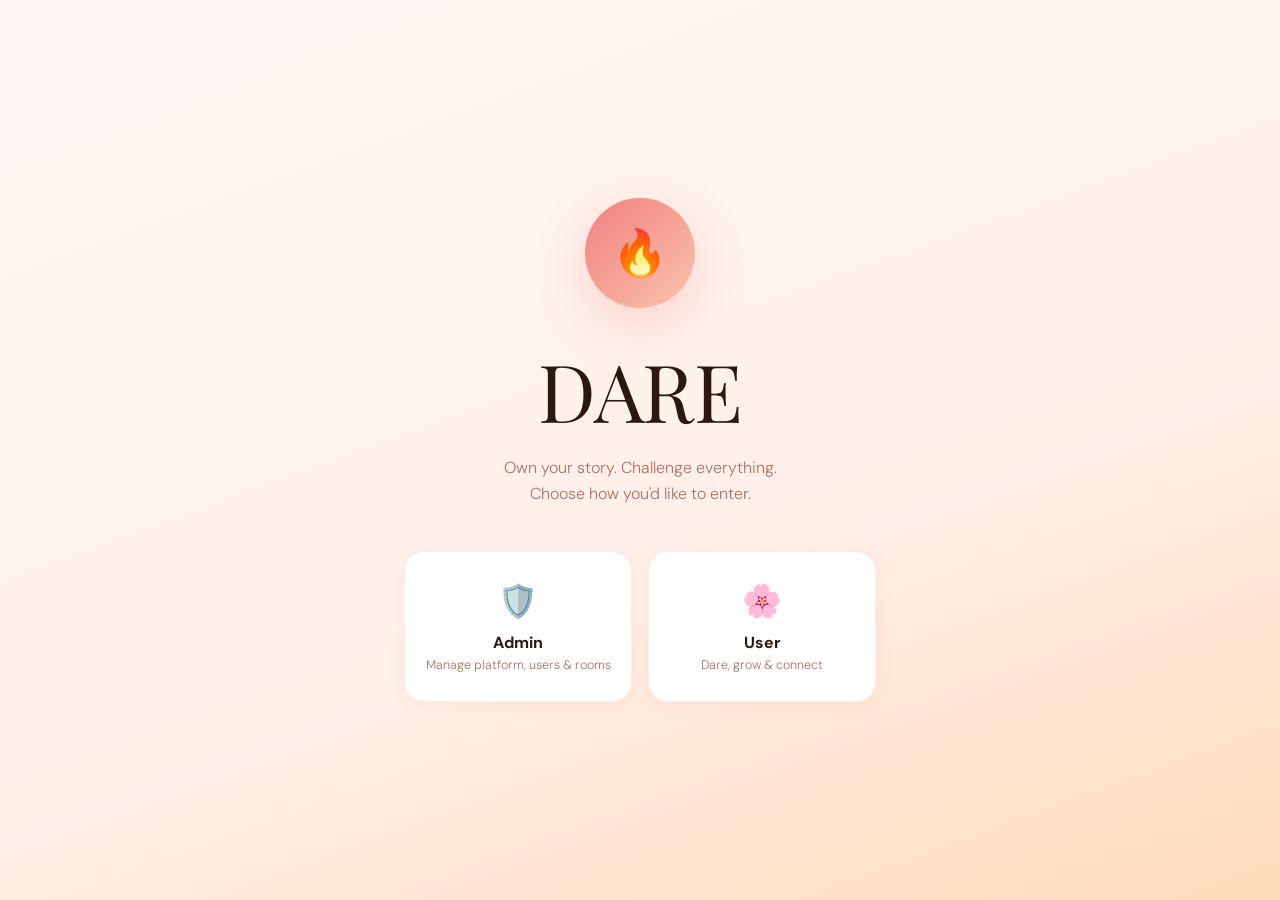
==== commit 0ef0abc0: "updated js" ====
--- a/DARE startup/index.html
+++ b/DARE startup/index.html
@@ -7,393 +7,7 @@
 <link rel="preconnect" href="https://fonts.googleapis.com"/>
 <link rel="preconnect" href="https://fonts.gstatic.com" crossorigin/>
 <link href="https://fonts.googleapis.com/css2?family=Playfair+Display:wght@700;900&family=DM+Sans:wght@300;400;500;600&family=JetBrains+Mono:wght@400;600&display=swap" rel="stylesheet"/>
-
-<style>
-:root {
-  --c1: #F08080;
-  --c2: #F4978E;
-  --c3: #F8AD9D;
-  --c4: #FBC4AB;
-  --c5: #FFDAB9;
-  --bg: #FFF8F5;
-  --white: #FFFFFF;
-  --text: #2D1810;
-  --text2: #7A4A3A;
-  --text3: #B07060;
-  --border: rgba(240,128,128,0.15);
-  --shadow: 0 8px 40px rgba(240,128,128,0.18);
-  --shadow-sm: 0 2px 16px rgba(240,128,128,0.1);
-  --r: 20px;
-  --r-sm: 12px;
-  --font-d: 'Playfair Display', serif;
-  --font-b: 'DM Sans', sans-serif;
-  --font-m: 'JetBrains Mono', monospace;
-  --ease: cubic-bezier(0.16,1,0.3,1);
-}
-
-*, *::before, *::after { box-sizing: border-box; margin: 0; padding: 0; }
-html { scroll-behavior: smooth; }
-
-body {
-  background: var(--bg);
-  font-family: var(--font-b);
-  color: var(--text);
-  min-height: 100vh;
-  overflow-x: hidden;
-}
-
-/* ── SCREENS ── */
-.screen { display: none; min-height: 100vh; flex-direction: column; animation: fadeSlide 0.35s var(--ease); }
-.screen.active { display: flex; }
-@keyframes fadeSlide { from { opacity:0; transform:translateY(14px); } to { opacity:1; transform:translateY(0); } }
-
-/* ── TOPBAR ── */
-.topbar {
-  position: sticky; top: 0; z-index: 100;
-  background: rgba(255,248,245,0.93);
-  backdrop-filter: blur(16px);
-  border-bottom: 1px solid var(--border);
-  padding: 16px 40px;
-  display: flex; align-items: center; justify-content: space-between;
-}
-.topbar-logo { font-family: var(--font-d); font-size: 1.7rem; color: var(--c1); letter-spacing: 0.04em; }
-.topbar-right { display: flex; align-items: center; gap: 12px; }
-.topbar-badge {
-  background: linear-gradient(135deg, var(--c1), var(--c2));
-  color: white; border-radius: 8px; padding: 4px 12px;
-  font-size: 0.7rem; font-family: var(--font-m); letter-spacing: 0.1em;
-}
-.topbar-avatar {
-  width: 38px; height: 38px; border-radius: 50%;
-  background: linear-gradient(135deg, var(--c1), var(--c4));
-  display: flex; align-items: center; justify-content: center;
-  font-size: 1.1rem; cursor: pointer;
-  border: 2px solid var(--white); box-shadow: var(--shadow-sm);
-  transition: transform 0.2s ease;
-}
-.topbar-avatar:hover { transform: scale(1.08); }
-
-/* ── BOTTOM NAV ── */
-.bottom-nav {
-  position: fixed; bottom: 0; left: 0; right: 0; z-index: 100;
-  background: var(--white); border-top: 1px solid var(--border);
-  display: flex; padding: 10px 0 14px;
-  box-shadow: 0 -4px 24px rgba(240,128,128,0.08);
-}
-.nav-item {
-  flex: 1; display: flex; flex-direction: column; align-items: center; gap: 4px;
-  cursor: pointer; padding: 4px 8px; border-radius: 12px;
-  transition: background 0.2s ease;
-}
-.nav-item:hover { background: rgba(240,128,128,0.06); }
-.nav-icon { font-size: 1.3rem; transition: transform 0.3s var(--ease); }
-.nav-item.active .nav-icon { transform: scale(1.2); }
-.nav-label { font-size: 0.6rem; font-weight: 600; letter-spacing: 0.06em; text-transform: uppercase; color: var(--text3); transition: color 0.3s ease; }
-.nav-item.active .nav-label { color: var(--c1); }
-.nav-dot { width: 4px; height: 4px; border-radius: 50%; background: var(--c1); opacity: 0; transition: opacity 0.3s ease; }
-.nav-item.active .nav-dot { opacity: 1; }
-
-/* ── PAGE WRAPPER ── */
-.page-wrap { flex: 1; max-width: 960px; width: 100%; margin: 0 auto; padding: 40px 40px 100px; }
-
-/* ── TYPOGRAPHY ── */
-.page-title { font-family: var(--font-d); font-size: clamp(1.9rem,4vw,2.6rem); color: var(--text); line-height: 1.1; margin-bottom: 6px; }
-.page-sub   { color: var(--text3); font-size: 0.92rem; font-weight: 300; margin-bottom: 36px; }
-
-/* ── BUTTONS ── */
-.btn {
-  display: inline-flex; align-items: center; justify-content: center; gap: 8px;
-  padding: 13px 26px; border: none; border-radius: 100px;
-  font-family: var(--font-b); font-size: 0.93rem; font-weight: 600;
-  cursor: pointer; position: relative; overflow: hidden;
-  transition: transform 0.2s ease, box-shadow 0.2s ease;
-}
-.btn:active { transform: scale(0.97); }
-.btn-primary { background: linear-gradient(135deg, var(--c1), var(--c2)); color: white; box-shadow: 0 6px 20px rgba(240,128,128,0.35); }
-.btn-primary:hover { box-shadow: 0 10px 28px rgba(240,128,128,0.5); transform: translateY(-2px); }
-.btn-secondary { background: var(--white); color: var(--c1); border: 1.5px solid var(--c1); }
-.btn-secondary:hover { background: rgba(240,128,128,0.04); }
-.btn-ghost { background: transparent; color: var(--text2); border: 1.5px solid var(--border); }
-.btn-ghost:hover { border-color: var(--c3); }
-.btn-danger { background: transparent; color: #c03030; border: 1.5px solid rgba(200,50,50,0.2); }
-.btn-sm  { padding: 8px 18px; font-size: 0.82rem; }
-.btn-full { width: 100%; }
-
-/* ── INPUTS ── */
-.form-group { margin-bottom: 18px; }
-.form-label { display: block; font-size: 0.72rem; font-weight: 600; color: var(--text2); letter-spacing: 0.1em; text-transform: uppercase; margin-bottom: 7px; }
-.form-input, .form-textarea, .form-select {
-  width: 100%; padding: 13px 16px;
-  background: var(--white); border: 1.5px solid var(--border); border-radius: var(--r-sm);
-  font-family: var(--font-b); font-size: 0.95rem; color: var(--text); outline: none;
-  transition: border-color 0.3s ease, box-shadow 0.3s ease;
-}
-.form-input:focus, .form-textarea:focus, .form-select:focus { border-color: var(--c1); box-shadow: 0 0 0 4px rgba(240,128,128,0.1); }
-.form-input::placeholder, .form-textarea::placeholder { color: var(--text3); }
-.form-textarea { resize: vertical; min-height: 90px; }
-.form-select { appearance: none; cursor: pointer; }
-.form-row { display: grid; grid-template-columns: 1fr 1fr; gap: 16px; }
-
-/* ── CARDS ── */
-.card { background: var(--white); border: 1px solid var(--border); border-radius: var(--r); padding: 24px; box-shadow: var(--shadow-sm); }
-
-/* ── DIVIDER ── */
-.divider { display: flex; align-items: center; gap: 12px; margin: 22px 0; color: var(--text3); font-size: 0.8rem; }
-.divider::before, .divider::after { content:''; flex:1; height:1px; background: var(--border); }
-
-/* ── EMPTY STATE ── */
-.empty-state { text-align: center; padding: 56px 24px; color: var(--text3); }
-.empty-icon  { font-size: 2.8rem; margin-bottom: 14px; opacity: 0.45; }
-.empty-title { font-family: var(--font-d); font-size: 1.25rem; color: var(--text2); margin-bottom: 8px; }
-.empty-sub   { font-size: 0.87rem; font-weight: 300; line-height: 1.6; }
-
-/* ── SECTION HEADER ── */
-.section-header { display: flex; align-items: center; justify-content: space-between; margin-bottom: 18px; }
-.section-title  { font-family: var(--font-d); font-size: 1.25rem; color: var(--text); }
-.section-action { color: var(--c1); font-size: 0.82rem; font-weight: 600; cursor: pointer; }
-.section-action:hover { text-decoration: underline; }
-
-/* ── BADGES ── */
-.badge { display: inline-flex; align-items: center; gap: 4px; padding: 4px 12px; border-radius: 100px; font-size: 0.7rem; font-weight: 700; letter-spacing: 0.05em; }
-.badge-coral { background: rgba(240,128,128,0.12); color: var(--c1); }
-.badge-peach { background: rgba(248,173,157,0.2); color: #c06040; }
-.badge-warm  { background: rgba(255,218,185,0.4); color: #a07050; }
-.badge-green { background: rgba(64,160,96,0.1); color: #40a060; }
-.badge-red   { background: rgba(200,50,50,0.1); color: #c03030; }
-
-/* ── TOAST ── */
-.toast {
-  position: fixed; bottom: 80px; left: 50%; transform: translateX(-50%) translateY(14px);
-  background: var(--text); color: white; padding: 12px 24px; border-radius: 100px;
-  font-size: 0.85rem; font-weight: 500; opacity: 0; pointer-events: none; z-index: 9999;
-  transition: all 0.35s var(--ease); white-space: nowrap;
-}
-.toast.show { opacity: 1; transform: translateX(-50%) translateY(0); }
-
-/* ── RIPPLE ── */
-.rip { position: absolute; border-radius: 50%; background: rgba(255,255,255,0.35); transform: scale(0); animation: ripAnim 0.55s linear; pointer-events: none; }
-@keyframes ripAnim { to { transform: scale(4); opacity: 0; } }
-
-/* ════ LANDING ════ */
-#s-landing {
-  align-items: center; justify-content: center;
-  background: linear-gradient(160deg, #FFF8F5 0%, #FFF0E8 60%, #FFDAB9 100%);
-}
-.landing-inner { max-width: 520px; text-align: center; padding: 48px 24px; width: 100%; }
-.landing-blob {
-  width: 110px; height: 110px; border-radius: 50%;
-  background: linear-gradient(135deg, var(--c1), var(--c4));
-  display: flex; align-items: center; justify-content: center;
-  font-size: 2.8rem; margin: 0 auto 28px;
-  box-shadow: 0 16px 50px rgba(240,128,128,0.3);
-  animation: float 4s ease-in-out infinite;
-}
-@keyframes float { 0%,100%{transform:translateY(0)} 50%{transform:translateY(-10px)} }
-.landing-title { font-family: var(--font-d); font-size: clamp(3rem,8vw,5rem); color: var(--text); margin-bottom: 12px; }
-.landing-sub   { color: var(--text3); font-size: 1rem; font-weight: 300; margin-bottom: 44px; line-height: 1.6; }
-.role-grid { display: grid; grid-template-columns: 1fr 1fr; gap: 16px; }
-.role-card {
-  background: var(--white); border: 1.5px solid var(--border); border-radius: var(--r);
-  padding: 28px 20px; cursor: pointer; text-align: center;
-  transition: all 0.3s var(--ease); box-shadow: var(--shadow-sm);
-}
-.role-card:hover { border-color: var(--c1); box-shadow: 0 12px 40px rgba(240,128,128,0.22); transform: translateY(-4px); }
-.role-emoji { font-size: 2rem; margin-bottom: 10px; }
-.role-name  { font-weight: 700; color: var(--text); font-size: 1rem; margin-bottom: 4px; }
-.role-desc  { color: var(--text3); font-size: 0.78rem; font-weight: 300; }
-
-/* ════ AUTH ════ */
-.auth-screen { align-items: center; justify-content: center; background: linear-gradient(160deg, #FFF8F5, #FFF0E8); }
-.auth-box {
-  background: var(--white); border: 1px solid var(--border); border-radius: 28px;
-  padding: 48px 40px; width: 100%; max-width: 440px;
-  box-shadow: var(--shadow); margin: 24px;
-}
-.auth-back { display: inline-flex; align-items: center; gap: 6px; color: var(--text3); font-size: 0.85rem; font-weight: 500; cursor: pointer; margin-bottom: 28px; transition: color 0.2s; }
-.auth-back:hover { color: var(--c1); }
-.auth-icon  { width: 52px; height: 52px; border-radius: 16px; background: linear-gradient(135deg,var(--c1),var(--c2)); display: flex; align-items: center; justify-content: center; font-size: 1.4rem; margin-bottom: 18px; }
-.auth-title { font-family: var(--font-d); font-size: 1.9rem; color: var(--text); margin-bottom: 6px; }
-.auth-sub   { color: var(--text3); font-size: 0.85rem; font-weight: 300; margin-bottom: 30px; }
-.auth-footer { text-align: center; margin-top: 18px; color: var(--text3); font-size: 0.84rem; }
-.link { color: var(--c1); font-weight: 600; cursor: pointer; }
-.link:hover { text-decoration: underline; }
-.progress-steps { display: flex; gap: 6px; margin-bottom: 26px; }
-.ps-dot { flex: 1; height: 4px; border-radius: 2px; background: var(--border); transition: background 0.4s ease; }
-.ps-dot.done { background: var(--c1); }
-
-/* ════ HOME ════ */
-.home-greeting { margin-bottom: 30px; padding-bottom: 22px; border-bottom: 1px solid var(--border); }
-.home-greeting h1 { font-family: var(--font-d); font-size: 1.9rem; color: var(--text); }
-.home-greeting p  { color: var(--text3); font-size: 0.9rem; margin-top: 4px; }
-
-.stories-row { display: flex; gap: 16px; overflow-x: auto; padding-bottom: 4px; margin-bottom: 32px; }
-.stories-row::-webkit-scrollbar { display: none; }
-.story-item { flex-shrink: 0; text-align: center; cursor: pointer; }
-.story-ring { width: 64px; height: 64px; border-radius: 50%; background: linear-gradient(135deg,var(--c1),var(--c5)); padding: 2.5px; display: flex; align-items: center; justify-content: center; margin: 0 auto 6px; transition: transform 0.25s ease; }
-.story-ring:hover { transform: scale(1.08); }
-.story-inner { width: 100%; height: 100%; border-radius: 50%; background: var(--bg); display: flex; align-items: center; justify-content: center; font-size: 1.4rem; }
-.story-label { font-size: 0.65rem; color: var(--text3); font-weight: 500; }
-
-.dare-grid { display: grid; grid-template-columns: repeat(auto-fill, minmax(260px,1fr)); gap: 20px; }
-.dare-card { background: var(--white); border: 1px solid var(--border); border-radius: var(--r); overflow: hidden; box-shadow: var(--shadow-sm); transition: transform 0.3s var(--ease), box-shadow 0.3s ease; }
-.dare-card:hover { transform: translateY(-3px); box-shadow: var(--shadow); }
-.dare-cover { height: 130px; display: flex; align-items: center; justify-content: center; font-size: 3.2rem; position: relative; }
-.dc-1 { background: linear-gradient(135deg,var(--c3),var(--c5)); }
-.dc-2 { background: linear-gradient(135deg,var(--c1),var(--c3)); }
-.dc-3 { background: linear-gradient(135deg,var(--c4),var(--c2)); }
-.dare-pill { position: absolute; top:10px; left:10px; background: rgba(255,255,255,0.88); border-radius:100px; padding:3px 10px; font-size:0.62rem; font-family:var(--font-m); color:var(--c1); font-weight:600; }
-.dare-body  { padding: 16px; }
-.dare-title { font-weight: 700; color: var(--text); font-size: 0.9rem; margin-bottom: 4px; }
-.dare-meta  { color: var(--text3); font-size: 0.75rem; margin-bottom: 12px; }
-.dare-btns  { display: flex; gap: 8px; }
-.dare-accept { flex:1; padding:9px; border-radius:100px; border:none; background:linear-gradient(135deg,var(--c1),var(--c2)); color:white; font-family:var(--font-b); font-size:0.8rem; font-weight:600; cursor:pointer; transition:all 0.2s ease; }
-.dare-skip   { flex:0.6; padding:9px; border-radius:100px; border:1.5px solid var(--border); background:transparent; color:var(--text2); font-family:var(--font-b); font-size:0.8rem; cursor:pointer; }
-.dare-empty { border: 2px dashed var(--border); border-radius: var(--r); min-height: 200px; display:flex; flex-direction:column; align-items:center; justify-content:center; text-align:center; padding:24px; color:var(--text3); }
-.dare-empty .de-i { font-size:2rem; margin-bottom:10px; opacity:0.4; }
-.dare-empty .de-t { font-size:0.83rem; font-weight:300; line-height:1.6; }
-
-/* ════ FRIENDS ════ */
-.search-bar { display:flex; align-items:center; gap:10px; background:var(--white); border:1.5px solid var(--border); border-radius:100px; padding:11px 18px; margin-bottom:26px; transition:border-color 0.3s, box-shadow 0.3s; }
-.search-bar:focus-within { border-color:var(--c1); box-shadow:0 0 0 4px rgba(240,128,128,0.08); }
-.search-bar input { flex:1; border:none; outline:none; font-family:var(--font-b); font-size:0.95rem; color:var(--text); background:transparent; }
-.search-bar input::placeholder { color:var(--text3); }
-
-.add-box { background:var(--white); border:1px solid var(--border); border-radius:var(--r); padding:22px 24px; margin-bottom:26px; box-shadow:var(--shadow-sm); }
-.add-box h3 { font-weight:700; color:var(--text); margin-bottom:4px; font-size:0.95rem; }
-.add-box p  { color:var(--text3); font-size:0.8rem; margin-bottom:14px; }
-.add-row    { display:flex; gap:10px; }
-.add-row .form-input { flex:1; }
-
-.friends-list { display:flex; flex-direction:column; gap:2px; }
-.friend-row { display:flex; align-items:center; gap:14px; padding:13px 16px; border-radius:var(--r-sm); transition:background 0.2s; cursor:pointer; }
-.friend-row:hover { background:rgba(240,128,128,0.04); }
-.friend-av   { width:46px; height:46px; border-radius:50%; background:linear-gradient(135deg,var(--c3),var(--c5)); display:flex; align-items:center; justify-content:center; font-size:1.2rem; flex-shrink:0; }
-.friend-info { flex:1; }
-.friend-name   { font-weight:600; color:var(--text); font-size:0.9rem; }
-.friend-handle { color:var(--text3); font-size:0.75rem; }
-.f-btn { padding:7px 16px; border-radius:100px; font-size:0.78rem; font-weight:600; border:none; cursor:pointer; font-family:var(--font-b); transition:all 0.2s; }
-.f-follow    { background:var(--c1); color:white; }
-.f-following { background:rgba(240,128,128,0.1); color:var(--c1); }
-
-/* ════ ROOMS ════ */
-.rooms-tabs { display:flex; margin-bottom:22px; border-bottom:1px solid var(--border); }
-.room-tab { padding:10px 20px; font-size:0.85rem; font-weight:600; color:var(--text3); cursor:pointer; border-bottom:2px solid transparent; transition:all 0.25s; }
-.room-tab.active { color:var(--c1); border-bottom-color:var(--c1); }
-
-.create-box { background:var(--white); border:1px solid var(--border); border-radius:var(--r); padding:26px; margin-bottom:26px; box-shadow:var(--shadow-sm); }
-.create-box h3 { font-family:var(--font-d); font-size:1.2rem; color:var(--text); margin-bottom:4px; }
-.create-box p  { color:var(--text3); font-size:0.82rem; margin-bottom:18px; }
-
-.rooms-grid { display:grid; grid-template-columns:repeat(auto-fill,minmax(280px,1fr)); gap:20px; }
-.room-card { background:var(--white); border:1px solid var(--border); border-radius:var(--r); overflow:hidden; box-shadow:var(--shadow-sm); transition:transform 0.3s var(--ease),box-shadow 0.3s; cursor:pointer; }
-.room-card:hover { transform:translateY(-3px); box-shadow:var(--shadow); }
-.room-cover { height:100px; display:flex; align-items:center; justify-content:center; font-size:2.8rem; }
-.rc-1 { background:linear-gradient(135deg,var(--c3),var(--c5)); }
-.rc-2 { background:linear-gradient(135deg,var(--c1),var(--c3)); }
-.rc-3 { background:linear-gradient(135deg,var(--c4),var(--c2)); }
-.rc-4 { background:linear-gradient(135deg,var(--c5),var(--c4)); }
-.room-body  { padding:16px; }
-.room-name  { font-weight:700; color:var(--text); font-size:0.95rem; margin-bottom:4px; }
-.room-desc  { color:var(--text3); font-size:0.8rem; line-height:1.5; margin-bottom:10px; }
-.room-foot  { display:flex; align-items:center; justify-content:space-between; margin-bottom:12px; }
-.live-pill  { display:inline-flex; align-items:center; gap:5px; background:rgba(220,50,50,0.1); color:#d03030; padding:3px 10px; border-radius:100px; font-size:0.65rem; font-weight:700; letter-spacing:0.06em; }
-.live-dot   { width:5px; height:5px; border-radius:50%; background:#d03030; animation:blink 1.2s infinite; }
-@keyframes blink { 0%,100%{opacity:1} 50%{opacity:0.2} }
-.room-cnt   { color:var(--text3); font-size:0.75rem; }
-
-/* ════ PROFILE ════ */
-.profile-hero { background:linear-gradient(135deg,var(--c4),var(--c5)); border-radius:var(--r); padding:40px 32px; text-align:center; margin-bottom:22px; position:relative; overflow:hidden; }
-.profile-hero::before { content:''; position:absolute; inset:0; background:radial-gradient(circle at 70% 30%,rgba(255,255,255,0.35),transparent 60%); }
-.profile-av    { width:88px; height:88px; border-radius:50%; background:linear-gradient(135deg,var(--c1),var(--c3)); display:flex; align-items:center; justify-content:center; font-size:2.4rem; margin:0 auto 14px; border:4px solid rgba(255,255,255,0.8); box-shadow:var(--shadow); position:relative; z-index:1; }
-.profile-name   { font-family:var(--font-d); font-size:1.8rem; color:var(--text); position:relative; z-index:1; }
-.profile-handle { color:var(--text2); font-size:0.85rem; margin-top:4px; position:relative; z-index:1; }
-.profile-edit-row { margin-top:14px; position:relative; z-index:1; }
-
-.pstats { display:grid; grid-template-columns:repeat(3,1fr); background:var(--white); border:1px solid var(--border); border-radius:var(--r); box-shadow:var(--shadow-sm); overflow:hidden; margin-bottom:22px; }
-.pstat { padding:20px 12px; text-align:center; border-right:1px solid var(--border); }
-.pstat:last-child { border-right:none; }
-.pstat-n { font-family:var(--font-d); font-size:1.8rem; color:var(--text); }
-.pstat-l { color:var(--text3); font-size:0.65rem; font-weight:600; letter-spacing:0.08em; text-transform:uppercase; margin-top:3px; }
-
-.profile-grid { display:grid; grid-template-columns:1fr 1fr; gap:20px; }
-.profile-section { background:var(--white); border:1px solid var(--border); border-radius:var(--r); padding:24px; box-shadow:var(--shadow-sm); }
-.profile-section h3 { font-weight:700; color:var(--text2); font-size:0.78rem; text-transform:uppercase; letter-spacing:0.08em; margin-bottom:16px; }
-.setting-row { display:flex; align-items:center; gap:12px; padding:12px 0; border-bottom:1px solid var(--border); cursor:pointer; transition:background 0.2s; }
-.setting-row:last-child { border-bottom:none; }
-.setting-row:hover { background:rgba(240,128,128,0.03); border-radius:8px; padding-left:8px; }
-.setting-icon { width:34px; height:34px; border-radius:10px; display:flex; align-items:center; justify-content:center; font-size:0.95rem; }
-.si-a { background:rgba(240,128,128,0.1); }
-.si-b { background:rgba(248,173,157,0.15); }
-.si-c { background:rgba(255,218,185,0.3); }
-.setting-lbl { flex:1; font-size:0.88rem; color:var(--text); font-weight:500; }
-.setting-arr { color:var(--text3); }
-
-.badges-wrap { display:flex; flex-wrap:wrap; gap:8px; }
-
-/* ════ ADMIN ════ */
-.kpi-grid { display:grid; grid-template-columns:repeat(auto-fill,minmax(180px,1fr)); gap:16px; margin-bottom:30px; }
-.kpi-card { background:var(--white); border:1px solid var(--border); border-radius:var(--r-sm); padding:20px; box-shadow:var(--shadow-sm); }
-.kpi-i { font-size:1.4rem; margin-bottom:8px; }
-.kpi-n { font-family:var(--font-d); font-size:2rem; color:var(--text); }
-.kpi-l { color:var(--text3); font-size:0.75rem; font-weight:500; margin-top:2px; }
-
-.admin-table { background:var(--white); border:1px solid var(--border); border-radius:var(--r); overflow:hidden; box-shadow:var(--shadow-sm); margin-bottom:28px; }
-.t-head { display:grid; grid-template-columns:2fr 2fr 1fr 1fr; padding:12px 20px; background:rgba(240,128,128,0.04); border-bottom:1px solid var(--border); font-size:0.7rem; font-weight:700; color:var(--text3); letter-spacing:0.08em; text-transform:uppercase; }
-.t-row  { display:grid; grid-template-columns:2fr 2fr 1fr 1fr; padding:14px 20px; align-items:center; border-bottom:1px solid var(--border); transition:background 0.2s; }
-.t-row:last-child { border-bottom:none; }
-.t-row:hover { background:rgba(240,128,128,0.03); }
-.t-name { font-weight:600; color:var(--text); font-size:0.88rem; }
-.t-sub  { color:var(--text3); font-size:0.75rem; }
-.t-cell { font-size:0.85rem; color:var(--text2); }
-
-/* ════ SEND DARE ════ */
-.send-dare-box {
-  display: grid; grid-template-columns: 1fr 1fr; gap: 24px;
-  background: var(--white); border: 1px solid var(--border);
-  border-radius: var(--r); padding: 28px;
-  box-shadow: var(--shadow-sm); margin-bottom: 32px;
-  position: relative; overflow: hidden;
-}
-.send-dare-box::before {
-  content: ''; position: absolute; top:0; left:0; right:0; height:3px;
-  background: linear-gradient(90deg, var(--c1), var(--c3), var(--c5));
-}
-.sd-form { display: flex; flex-direction: column; }
-.sd-log  { border-left: 1px solid var(--border); padding-left: 24px; max-height: 420px; overflow-y: auto; }
-.sd-log::-webkit-scrollbar { width: 3px; }
-.sd-log::-webkit-scrollbar-thumb { background: var(--c3); border-radius: 2px; }
-.dare-log-item { background: var(--bg); border: 1px solid var(--border); border-radius: var(--r-sm); padding: 14px 16px; margin-bottom: 10px; transition: box-shadow 0.2s ease; }
-.dare-log-item:hover { box-shadow: var(--shadow-sm); }
-.dli-head  { display: flex; align-items: flex-start; justify-content: space-between; gap: 8px; margin-bottom: 4px; }
-.dli-title { font-weight: 700; color: var(--text); font-size: 0.88rem; }
-.dli-cat   { font-size: 0.65rem; font-family: var(--font-m); color: var(--c1); background: rgba(240,128,128,0.1); padding: 2px 8px; border-radius: 100px; white-space: nowrap; flex-shrink:0; }
-.dli-desc  { color: var(--text3); font-size: 0.78rem; font-weight: 300; line-height: 1.5; margin-bottom: 8px; }
-.dli-foot  { display: flex; align-items: center; justify-content: space-between; }
-.dli-to    { font-size: 0.72rem; color: var(--text2); font-weight: 600; }
-.dli-time  { font-size: 0.68rem; color: var(--text3); font-family: var(--font-m); }
-.dli-diff  { font-size: 0.7rem; margin-top: 6px; }
-
-/* ── RESPONSIVE ── */
-@media (max-width:768px) {
-  .send-dare-box { grid-template-columns: 1fr; }
-  .sd-log { border-left: none; border-top: 1px solid var(--border); padding-left: 0; padding-top: 20px; }
-}
-
-@media (max-width:768px) {
-  .topbar { padding:14px 20px; }
-  .page-wrap { padding:24px 20px 90px; }
-  .auth-box { padding:32px 22px; margin:16px; }
-  .form-row { grid-template-columns:1fr; }
-  .profile-grid { grid-template-columns:1fr; }
-  .t-head, .t-row { grid-template-columns:1.5fr 1fr 1fr; }
-  .t-head>*:nth-child(2),.t-row>*:nth-child(2) { display:none; }
-  .kpi-grid { grid-template-columns:1fr 1fr; }
-  .role-grid { grid-template-columns:1fr 1fr; }
-}
-@media (max-width:480px) {
-  .dare-grid,.rooms-grid { grid-template-columns:1fr; }
-}
-</style>
+<link rel="stylesheet" href="styles.css"/>
 </head>
 <body>
 
@@ -466,7 +80,7 @@
   </div>
 </div>
 
-<!-- ══════ SIGNUP ══════ -->j
+<!-- ══════ SIGNUP ══════ -->
 <div class="screen auth-screen" id="s-signup">
   <div class="auth-box">
     <div class="auth-back" onclick="go('s-user-login')">‹ Back</div>
@@ -758,408 +372,6 @@
 
 <div class="toast" id="toast"></div>
 
-<script>
-/* ── STATE ── */
-const S = { currentUser:null, users:[], friends:[], rooms:[], daresAccepted:0 };
-const AVS = ['😊','🌸','🔥','⚡','🎨','🌊','🌿','🎭','🏄','🦋'];
-const RCV  = ['rc-1','rc-2','rc-3','rc-4'];
-const REMS = ['🎤','🌊','🎨','🧘','🏆','🔥','⚡','🌿'];
-let activeTab = 'live';
-let currentScreen = 's-landing';
-
-/* ── NAV ── */
-function go(id) {
-  document.getElementById(currentScreen)?.classList.remove('active');
-  document.getElementById(id)?.classList.add('active');
-  currentScreen = id;
-  window.scrollTo(0,0);
-}
-
-function switchTab(id, el, label) {
-  if (id === currentScreen) return;
-  document.getElementById(currentScreen)?.classList.remove('active');
-  document.getElementById(id)?.classList.add('active');
-  currentScreen = id;
-  window.scrollTo(0,0);
-  // Sync bottom nav in new screen
-  const scr = document.getElementById(id);
-  if (scr) {
-    scr.querySelectorAll('.nav-item').forEach(n => {
-      const lbl = n.querySelector('.nav-label')?.textContent;
-      n.classList.toggle('active', lbl === label);
-    });
-  }
-  if (id === 's-profile') renderProfile();
-  if (id === 's-admin')   renderAdmin();
-  // update avatar in all topbars
-  updateAvatars();
-}
-
-function updateAvatars() {
-  const av = S.currentUser?.avatar || '😊';
-  document.querySelectorAll('.topbar-avatar').forEach(el => el.textContent = av);
-  const homeAv = document.getElementById('home-av');
-  if (homeAv) homeAv.textContent = av;
-}
-
-/* ── AUTH ── */
-function adminLogin(e) {
-  ripple(e);
-  const em = v('al-email'), pw = v('al-pass'), cd = v('al-code');
-  if (!em||!pw||!cd) { showToast('Please fill all fields'); return; }
-  showToast('Verifying…');
-  setTimeout(() => { go('s-admin'); renderAdmin(); }, 700);
-}
-
-function userLogin(e) {
-  ripple(e);
-  const em = v('ul-email'), pw = v('ul-pass');
-  if (!em||!pw) { showToast('Please enter email and password'); return; }
-  let user = S.users.find(u => u.email === em);
-  if (!user) {
-    user = { name: em.split('@')[0], handle:'@'+em.split('@')[0].replace(/\W/g,'').toLowerCase(), email:em, avatar:AVS[Math.floor(Math.random()*AVS.length)], joinedAt:new Date().toLocaleDateString() };
-    S.users.push(user);
-  }
-  S.currentUser = user;
-  showToast('Welcome back! 🌸');
-  setTimeout(() => { go('s-home'); updateHomeGreeting(); updateAvatars(); }, 700);
-}
-
-function signupDone(e) {
-  ripple(e);
-  const fn=v('su-fn'), ln=v('su-ln'), un=v('su-un'), em=v('su-em'), pw=v('su-pw');
-  if (!fn||!un||!em||!pw) { showToast('Please fill all required fields'); return; }
-  const user = { name:`${fn} ${ln}`.trim(), handle:un.startsWith('@')?un:'@'+un, email:em, avatar:AVS[Math.floor(Math.random()*AVS.length)], joinedAt:new Date().toLocaleDateString() };
-  S.users.push(user);
-  S.currentUser = user;
-  showToast('Account created! Welcome 🎉');
-  setTimeout(() => { go('s-home'); updateHomeGreeting(); updateAvatars(); }, 800);
-}
-
-function logOut() {
-  S.currentUser = null;
-  showToast('Signed out. See you soon!');
-  setTimeout(() => go('s-landing'), 700);
-}
-
-/* ── HOME ── */
-function updateHomeGreeting() {
-  const u = S.currentUser; if(!u) return;
-  const hr = new Date().getHours();
-  const g = hr<12?'Good morning':hr<17?'Good afternoon':'Good evening';
-  const el = document.getElementById('home-greet');
-  if (el) el.innerHTML = `${g}, ${u.name} 🌸`;
-  const sub = document.getElementById('home-sub');
-  if (sub) sub.textContent = 'Your dares are waiting for you';
-  updateAvatars();
-  renderHomeDares();
-}
-
-/* ── FRIENDS ── */
-function addFriend(e) {
-  ripple(e);
-  const inp = document.getElementById('af-input');
-  const val = inp.value.trim();
-  if (!val) { showToast('Enter a username or email'); return; }
-  if (S.friends.find(f=>f.handle===val||f.name===val)) { showToast('Already in your list'); return; }
-  const h = val.startsWith('@')?val:'@'+val.replace('@','');
-  S.friends.push({ name:val.replace('@',''), handle:h, status:'pending', avatar:AVS[Math.floor(Math.random()*AVS.length)] });
-  inp.value = '';
-  renderFriends();
-  updateStories();
-  showToast('Friend request sent! 📩');
-}
-
-function filterFriends() {
-  renderFriends(document.getElementById('f-search').value.toLowerCase());
-}
-
-function toggleFollow(h) {
-  const f = S.friends.find(x=>x.handle===h); if(!f) return;
-  f.status = f.status==='following'?'pending':'following';
-  renderFriends();
-  updateStories();
-  showToast(f.status==='following'?'Now following 🌸':'Unfollowed');
-}
-
-function renderFriends(q='') {
-  const following = S.friends.filter(f=>f.status==='following'&&f.name.toLowerCase().includes(q));
-  const pending   = S.friends.filter(f=>f.status==='pending'&&f.name.toLowerCase().includes(q));
-  const cnt = document.getElementById('f-count');
-  if (cnt) cnt.textContent = following.length+' friend'+(following.length!==1?'s':'');
-
-  const fl = document.getElementById('friends-list');
-  fl.innerHTML = following.length===0
-    ? `<div class="empty-state"><div class="empty-icon">👥</div><div class="empty-title">No friends yet</div><div class="empty-sub">Add friends using the form above.</div></div>`
-    : following.map(f=>`
-      <div class="friend-row">
-        <div class="friend-av">${f.avatar}</div>
-        <div class="friend-info"><div class="friend-name">${f.name}</div><div class="friend-handle">${f.handle}</div></div>
-        <button class="f-btn f-following" onclick="toggleFollow('${f.handle}')">Following</button>
-      </div>`).join('');
-
-  const pl = document.getElementById('pending-list');
-  pl.innerHTML = pending.length===0
-    ? `<div class="empty-state" style="padding:24px;"><div class="empty-sub" style="font-size:0.83rem;">No pending requests.</div></div>`
-    : pending.map(f=>`
-      <div class="friend-row">
-        <div class="friend-av">${f.avatar}</div>
-        <div class="friend-info"><div class="friend-name">${f.name}</div><div class="friend-handle">${f.handle} · Request sent</div></div>
-        <button class="f-btn f-follow" onclick="toggleFollow('${f.handle}')">Accept</button>
-      </div>`).join('');
-}
-
-function updateStories() {
-  const row  = document.getElementById('stories-row');
-  const hint = document.getElementById('stories-hint');
-  const following = S.friends.filter(f=>f.status==='following');
-  // keep "Your Story" item
-  const base = `<div class="story-item" onclick="showToast('Share your story!')">
-    <div class="story-ring" style="background:linear-gradient(135deg,#ddd,#bbb);"><div class="story-inner" style="font-size:1.6rem;">➕</div></div>
-    <div class="story-label">Your Story</div></div>`;
-  const items = following.map(f=>`
-    <div class="story-item">
-      <div class="story-ring"><div class="story-inner">${f.avatar}</div></div>
-      <div class="story-label">${f.name.split(' ')[0]}</div>
-    </div>`).join('');
-  row.innerHTML = base + items;
-  if (hint) hint.style.display = following.length===0?'block':'none';
-}
-
-/* ── ROOMS ── */
-function createRoom(e) {
-  ripple(e);
-  const name=v('r-name'); if(!name){showToast('Room name is required');return;}
-  const room = {
-    id:Date.now(), name, desc:v('r-desc'), cat:v('r-cat'),
-    max:v('r-max')||'∞', owner:S.currentUser?.name||'You',
-    createdAt:new Date().toLocaleDateString(), live:true, participants:1,
-    emoji:REMS[Math.floor(Math.random()*REMS.length)]
-  };
-  S.rooms.push(room);
-  ['r-name','r-desc','r-cat','r-max'].forEach(id=>{ const el=document.getElementById(id); if(el)el.value=''; });
-  renderRooms(); renderAdmin();
-  showToast('Room created! 🚪 Go live!');
-}
-
-function roomTab(el, tab) {
-  document.querySelectorAll('#s-rooms .room-tab').forEach(t=>t.classList.remove('active'));
-  el.classList.add('active'); activeTab=tab; renderRooms();
-}
-
-function joinRoom(id) {
-  const r=S.rooms.find(x=>x.id===id); if(r) r.participants=(r.participants||1)+1;
-  S.daresAccepted++; renderRooms(); renderProfile(); renderAdmin();
-  showToast('Joined room! 🚪');
-}
-
-function renderRooms() {
-  const grid=document.getElementById('rooms-grid'); if(!grid) return;
-  let list = S.rooms;
-  if (activeTab==='live')     list=S.rooms.filter(r=>r.live);
-  if (activeTab==='upcoming') list=S.rooms.filter(r=>!r.live);
-  if (activeTab==='mine')     list=S.rooms.filter(r=>r.owner===S.currentUser?.name);
-
-  if (list.length===0) {
-    grid.innerHTML=`<div class="empty-state" style="grid-column:1/-1;"><div class="empty-icon">🚪</div><div class="empty-title">No rooms here</div><div class="empty-sub">Create a room above to get started.</div></div>`;
-    return;
-  }
-  grid.innerHTML=list.map((r,i)=>`
-    <div class="room-card">
-      <div class="room-cover ${RCV[i%4]}">${r.emoji}</div>
-      <div class="room-body">
-        <div class="room-name">${r.name}</div>
-        <div class="room-desc">${r.desc||'No description.'}</div>
-        <div class="room-foot">
-          <div>${r.live?`<span class="live-pill"><span class="live-dot"></span>LIVE</span>`:
-            `<span class="badge badge-warm">Upcoming</span>`}
-            ${r.cat?`<span style="color:var(--text3);font-size:0.72rem;margin-left:8px;">${r.cat}</span>`:''}</div>
-          <span class="room-cnt">👤 ${r.participants}/${r.max}</span>
-        </div>
-        <button class="btn btn-primary btn-sm btn-full" onclick="joinRoom(${r.id})">Join Room</button>
-      </div>
-    </div>`).join('');
-}
-
-/* ── PROFILE ── */
-function renderProfile() {
-  const u=S.currentUser; if(!u) return;
-  const set=(id,v)=>{const el=document.getElementById(id);if(el)el.textContent=v;};
-  set('p-av', u.avatar||'😊');
-  set('p-name', u.name||'Your Name');
-  set('p-handle', u.handle||'@yourhandle');
-  set('ps-dares', S.daresAccepted);
-  set('ps-followers', S.friends.filter(f=>f.status==='following').length);
-  set('ps-following', S.friends.filter(f=>f.status==='following').length);
-  const en=document.getElementById('e-name'); if(en&&!en.value) en.value=u.name||'';
-
-  const bw=document.getElementById('badges-wrap');
-  const badges=[];
-  if(S.daresAccepted>=1)  badges.push({i:'⚡',l:'First Dare',c:'badge-coral'});
-  if(S.daresAccepted>=5)  badges.push({i:'🔥',l:'Dare Streak ×5',c:'badge-coral'});
-  if(S.friends.filter(f=>f.status==='following').length>=1) badges.push({i:'🌸',l:'Connected',c:'badge-peach'});
-  if(S.rooms.filter(r=>r.owner===u.name).length>=1) badges.push({i:'🚪',l:'Room Creator',c:'badge-warm'});
-  bw.innerHTML=badges.length
-    ? badges.map(b=>`<span class="badge ${b.c}">${b.i} ${b.l}</span>`).join('')
-    : `<span style="color:var(--text3);font-size:0.85rem;font-weight:300;">Complete dares to earn badges. Your first badge is one dare away! ⚡</span>`;
-}
-
-function saveProfile(e) {
-  ripple(e);
-  const name=document.getElementById('e-name')?.value.trim();
-  if(!name){showToast('Name cannot be empty');return;}
-  if(S.currentUser){ S.currentUser.name=name; renderProfile(); updateHomeGreeting(); updateAvatars(); showToast('Profile saved ✓'); }
-}
-
-/* ── ADMIN ── */
-function renderAdmin() {
-  const s=(id,val)=>{const el=document.getElementById(id);if(el)el.textContent=val;};
-  s('kpi-u',S.users.length); s('kpi-r',S.rooms.length);
-  s('kpi-d',S.daresAccepted); s('kpi-c',S.friends.filter(f=>f.status==='following').length);
-
-  // populate Send To dropdown
-  const sdTo = document.getElementById('sd-to');
-  if (sdTo) {
-    const prev = sdTo.value;
-    sdTo.innerHTML = `<option value="all">📢 All Users</option>` +
-      S.users.map(u=>`<option value="${u.email}">${u.avatar} ${u.name} (${u.handle})</option>`).join('');
-    sdTo.value = prev || 'all';
-  }
-
-  const ub=document.getElementById('a-users');
-  ub.innerHTML=S.users.length===0
-    ? `<div style="padding:40px;text-align:center;color:var(--text3);font-size:0.85rem;">No users yet.</div>`
-    : S.users.map(u=>`<div class="t-row"><div><div class="t-name">${u.avatar} ${u.name}</div></div><div><div class="t-cell">${u.email}</div></div><div><div class="t-cell">${u.joinedAt||'—'}</div></div><div><span class="badge badge-green">Active</span></div></div>`).join('');
-
-  const rb=document.getElementById('a-rooms');
-  rb.innerHTML=S.rooms.length===0
-    ? `<div style="padding:40px;text-align:center;color:var(--text3);font-size:0.85rem;">No rooms yet.</div>`
-    : S.rooms.map(r=>`<div class="t-row"><div><div class="t-name">${r.emoji} ${r.name}</div></div><div><div class="t-cell">${r.cat||'General'}</div></div><div><div class="t-cell">${r.max}</div></div><div><span class="badge ${r.live?'badge-green':'badge-warm'}">${r.live?'Live':'Upcoming'}</span></div></div>`).join('');
-}
-
-/* ── SEND DARE ── */
-const S_dares = []; // sent dares log
-
-function sendDare(e) {
-  ripple(e);
-  const title = v('sd-title');
-  const desc  = v('sd-desc');
-  const cat   = v('sd-cat');
-  const diff  = v('sd-diff');
-  const to    = document.getElementById('sd-to')?.value || 'all';
-
-  if (!title) { showToast('Please enter a dare title'); return; }
-
-  const now = new Date();
-  const timeStr = now.toLocaleTimeString([], {hour:'2-digit',minute:'2-digit'}) + ' · ' + now.toLocaleDateString();
-
-  const dare = { id: Date.now(), title, desc, cat, diff, to, sentAt: timeStr };
-  S_dares.unshift(dare);
-
-  // Inject dare into the matching user's home screen
-  const targets = to === 'all' ? S.users : S.users.filter(u => u.email === to);
-  targets.forEach(u => {
-    if (!u.inboxDares) u.inboxDares = [];
-    u.inboxDares.unshift({ ...dare });
-  });
-
-  // If logged-in user is one of the targets, show dare on Home instantly
-  if (S.currentUser) {
-    const isTarget = to === 'all' || S.currentUser.email === to;
-    if (isTarget) renderHomeDares();
-  }
-
-  // Clear fields
-  ['sd-title','sd-desc','sd-cat','sd-diff'].forEach(id=>{const el=document.getElementById(id);if(el)el.value='';});
-
-  renderDareLog();
-  const toLabel = to === 'all' ? 'all users' : targets[0]?.name || to;
-  showToast(`Dare sent to ${toLabel}! ⚡`);
-}
-
-function renderDareLog() {
-  const log = document.getElementById('sd-log-list');
-  if (!log) return;
-  if (S_dares.length === 0) {
-    log.innerHTML = `<div style="color:var(--text3);font-size:0.83rem;font-weight:300;text-align:center;padding:24px 0;">No dares sent yet.</div>`;
-    return;
-  }
-  const diffColor = { 'Easy 🟢':'#40a060', 'Medium 🟡':'#c07020', 'Hard 🔴':'#c03030', 'Legendary 🔥':'var(--c1)' };
-  log.innerHTML = S_dares.map(d => `
-    <div class="dare-log-item">
-      <div class="dli-head">
-        <div class="dli-title">${d.title}</div>
-        ${d.cat ? `<span class="dli-cat">${d.cat}</span>` : ''}
-      </div>
-      ${d.desc ? `<div class="dli-desc">${d.desc}</div>` : ''}
-      ${d.diff ? `<div class="dli-diff" style="color:${diffColor[d.diff]||'var(--text3)'};">● ${d.diff}</div>` : ''}
-      <div class="dli-foot" style="margin-top:8px;">
-        <span class="dli-to">→ ${d.to === 'all' ? '📢 All Users' : '👤 '+( S.users.find(u=>u.email===d.to)?.name || d.to )}</span>
-        <span class="dli-time">${d.sentAt}</span>
-      </div>
-    </div>`).join('');
-}
-
-function renderHomeDares() {
-  const grid = document.getElementById('dare-grid');
-  if (!grid || !S.currentUser) return;
-  const inbox = S.currentUser.inboxDares || [];
-  if (inbox.length === 0) {
-    grid.innerHTML = `<div class="dare-empty"><div class="de-i">⚡</div><div class="de-t">No dares yet.<br/>Join a room or get challenged by a friend to see dares here.</div></div>`;
-    return;
-  }
-  const covers = ['dc-1','dc-2','dc-3'];
-  const emojis = ['⚡','🔥','🎯','🌊','🎨','🏆'];
-  grid.innerHTML = inbox.map((d,i) => `
-    <div class="dare-card">
-      <div class="dare-cover ${covers[i%3]}">${emojis[i%emojis.length]}
-        ${d.cat ? `<div class="dare-pill">${d.cat}</div>` : ''}
-      </div>
-      <div class="dare-body">
-        <div class="dare-title">${d.title}</div>
-        <div class="dare-meta">${d.desc || 'From Admin · Accept the challenge!'} ${d.diff?'· '+d.diff:''}</div>
-        <div class="dare-btns">
-          <button class="dare-accept" onclick="acceptDare(${d.id},this)">I Dare ⚡</button>
-          <button class="dare-skip"   onclick="skipDare(${d.id},this)">Skip</button>
-        </div>
-      </div>
-    </div>`).join('');
-}
-
-function acceptDare(id, btn) {
-  S.daresAccepted++;
-  // Remove from inbox
-  if (S.currentUser?.inboxDares) S.currentUser.inboxDares = S.currentUser.inboxDares.filter(d=>d.id!==id);
-  renderHomeDares();
-  renderAdmin();
-  showToast('Dare accepted! 🔥 You got this!');
-}
-
-function skipDare(id, btn) {
-  if (S.currentUser?.inboxDares) S.currentUser.inboxDares = S.currentUser.inboxDares.filter(d=>d.id!==id);
-  renderHomeDares();
-  showToast('Dare skipped.');
-}
-
-/* ── UTILS ── */
-function v(id) { return document.getElementById(id)?.value.trim()||''; }
-
-function showToast(msg) {
-  const t=document.getElementById('toast');
-  t.textContent=msg; t.classList.add('show');
-  clearTimeout(t._t); t._t=setTimeout(()=>t.classList.remove('show'),2400);
-}
-
-function ripple(e) {
-  const btn=e.currentTarget;
-  const r=document.createElement('div'); r.className='rip';
-  const rect=btn.getBoundingClientRect(), sz=Math.max(rect.width,rect.height)*2;
-  r.style.cssText=`width:${sz}px;height:${sz}px;left:${e.clientX-rect.left-sz/2}px;top:${e.clientY-rect.top-sz/2}px;position:absolute;`;
-  btn.style.position='relative'; btn.appendChild(r);
-  setTimeout(()=>r.remove(),600);
-}
-
-document.querySelectorAll('.btn').forEach(b=>b.addEventListener('click',e=>ripple(e)));
-</script>
+<script src="script.js"></script>
 </body>
 </html>
--- a/DARE startup/styles.css
+++ b/DARE startup/styles.css
@@ -0,0 +1,384 @@
+:root {
+  --c1: #F08080;
+  --c2: #F4978E;
+  --c3: #F8AD9D;
+  --c4: #FBC4AB;
+  --c5: #FFDAB9;
+  --bg: #FFF8F5;
+  --white: #FFFFFF;
+  --text: #2D1810;
+  --text2: #7A4A3A;
+  --text3: #B07060;
+  --border: rgba(240,128,128,0.15);
+  --shadow: 0 8px 40px rgba(240,128,128,0.18);
+  --shadow-sm: 0 2px 16px rgba(240,128,128,0.1);
+  --r: 20px;
+  --r-sm: 12px;
+  --font-d: 'Playfair Display', serif;
+  --font-b: 'DM Sans', sans-serif;
+  --font-m: 'JetBrains Mono', monospace;
+  --ease: cubic-bezier(0.16,1,0.3,1);
+}
+
+*, *::before, *::after { box-sizing: border-box; margin: 0; padding: 0; }
+html { scroll-behavior: smooth; }
+
+body {
+  background: var(--bg);
+  font-family: var(--font-b);
+  color: var(--text);
+  min-height: 100vh;
+  overflow-x: hidden;
+}
+
+/* ── SCREENS ── */
+.screen { display: none; min-height: 100vh; flex-direction: column; animation: fadeSlide 0.35s var(--ease); }
+.screen.active { display: flex; }
+@keyframes fadeSlide { from { opacity:0; transform:translateY(14px); } to { opacity:1; transform:translateY(0); } }
+
+/* ── TOPBAR ── */
+.topbar {
+  position: sticky; top: 0; z-index: 100;
+  background: rgba(255,248,245,0.93);
+  backdrop-filter: blur(16px);
+  border-bottom: 1px solid var(--border);
+  padding: 16px 40px;
+  display: flex; align-items: center; justify-content: space-between;
+}
+.topbar-logo { font-family: var(--font-d); font-size: 1.7rem; color: var(--c1); letter-spacing: 0.04em; }
+.topbar-right { display: flex; align-items: center; gap: 12px; }
+.topbar-badge {
+  background: linear-gradient(135deg, var(--c1), var(--c2));
+  color: white; border-radius: 8px; padding: 4px 12px;
+  font-size: 0.7rem; font-family: var(--font-m); letter-spacing: 0.1em;
+}
+.topbar-avatar {
+  width: 38px; height: 38px; border-radius: 50%;
+  background: linear-gradient(135deg, var(--c1), var(--c4));
+  display: flex; align-items: center; justify-content: center;
+  font-size: 1.1rem; cursor: pointer;
+  border: 2px solid var(--white); box-shadow: var(--shadow-sm);
+  transition: transform 0.2s ease;
+}
+.topbar-avatar:hover { transform: scale(1.08); }
+
+/* ── BOTTOM NAV ── */
+.bottom-nav {
+  position: fixed; bottom: 0; left: 0; right: 0; z-index: 100;
+  background: var(--white); border-top: 1px solid var(--border);
+  display: flex; padding: 10px 0 14px;
+  box-shadow: 0 -4px 24px rgba(240,128,128,0.08);
+}
+.nav-item {
+  flex: 1; display: flex; flex-direction: column; align-items: center; gap: 4px;
+  cursor: pointer; padding: 4px 8px; border-radius: 12px;
+  transition: background 0.2s ease;
+}
+.nav-item:hover { background: rgba(240,128,128,0.06); }
+.nav-icon { font-size: 1.3rem; transition: transform 0.3s var(--ease); }
+.nav-item.active .nav-icon { transform: scale(1.2); }
+.nav-label { font-size: 0.6rem; font-weight: 600; letter-spacing: 0.06em; text-transform: uppercase; color: var(--text3); transition: color 0.3s ease; }
+.nav-item.active .nav-label { color: var(--c1); }
+.nav-dot { width: 4px; height: 4px; border-radius: 50%; background: var(--c1); opacity: 0; transition: opacity 0.3s ease; }
+.nav-item.active .nav-dot { opacity: 1; }
+
+/* ── PAGE WRAPPER ── */
+.page-wrap { flex: 1; max-width: 960px; width: 100%; margin: 0 auto; padding: 40px 40px 100px; }
+
+/* ── TYPOGRAPHY ── */
+.page-title { font-family: var(--font-d); font-size: clamp(1.9rem,4vw,2.6rem); color: var(--text); line-height: 1.1; margin-bottom: 6px; }
+.page-sub   { color: var(--text3); font-size: 0.92rem; font-weight: 300; margin-bottom: 36px; }
+
+/* ── BUTTONS ── */
+.btn {
+  display: inline-flex; align-items: center; justify-content: center; gap: 8px;
+  padding: 13px 26px; border: none; border-radius: 100px;
+  font-family: var(--font-b); font-size: 0.93rem; font-weight: 600;
+  cursor: pointer; position: relative; overflow: hidden;
+  transition: transform 0.2s ease, box-shadow 0.2s ease;
+}
+.btn:active { transform: scale(0.97); }
+.btn-primary { background: linear-gradient(135deg, var(--c1), var(--c2)); color: white; box-shadow: 0 6px 20px rgba(240,128,128,0.35); }
+.btn-primary:hover { box-shadow: 0 10px 28px rgba(240,128,128,0.5); transform: translateY(-2px); }
+.btn-secondary { background: var(--white); color: var(--c1); border: 1.5px solid var(--c1); }
+.btn-secondary:hover { background: rgba(240,128,128,0.04); }
+.btn-ghost { background: transparent; color: var(--text2); border: 1.5px solid var(--border); }
+.btn-ghost:hover { border-color: var(--c3); }
+.btn-danger { background: transparent; color: #c03030; border: 1.5px solid rgba(200,50,50,0.2); }
+.btn-sm  { padding: 8px 18px; font-size: 0.82rem; }
+.btn-full { width: 100%; }
+
+/* ── INPUTS ── */
+.form-group { margin-bottom: 18px; }
+.form-label { display: block; font-size: 0.72rem; font-weight: 600; color: var(--text2); letter-spacing: 0.1em; text-transform: uppercase; margin-bottom: 7px; }
+.form-input, .form-textarea, .form-select {
+  width: 100%; padding: 13px 16px;
+  background: var(--white); border: 1.5px solid var(--border); border-radius: var(--r-sm);
+  font-family: var(--font-b); font-size: 0.95rem; color: var(--text); outline: none;
+  transition: border-color 0.3s ease, box-shadow 0.3s ease;
+}
+.form-input:focus, .form-textarea:focus, .form-select:focus { border-color: var(--c1); box-shadow: 0 0 0 4px rgba(240,128,128,0.1); }
+.form-input::placeholder, .form-textarea::placeholder { color: var(--text3); }
+.form-textarea { resize: vertical; min-height: 90px; }
+.form-select { appearance: none; cursor: pointer; }
+.form-row { display: grid; grid-template-columns: 1fr 1fr; gap: 16px; }
+
+/* ── CARDS ── */
+.card { background: var(--white); border: 1px solid var(--border); border-radius: var(--r); padding: 24px; box-shadow: var(--shadow-sm); }
+
+/* ── DIVIDER ── */
+.divider { display: flex; align-items: center; gap: 12px; margin: 22px 0; color: var(--text3); font-size: 0.8rem; }
+.divider::before, .divider::after { content:''; flex:1; height:1px; background: var(--border); }
+
+/* ── EMPTY STATE ── */
+.empty-state { text-align: center; padding: 56px 24px; color: var(--text3); }
+.empty-icon  { font-size: 2.8rem; margin-bottom: 14px; opacity: 0.45; }
+.empty-title { font-family: var(--font-d); font-size: 1.25rem; color: var(--text2); margin-bottom: 8px; }
+.empty-sub   { font-size: 0.87rem; font-weight: 300; line-height: 1.6; }
+
+/* ── SECTION HEADER ── */
+.section-header { display: flex; align-items: center; justify-content: space-between; margin-bottom: 18px; }
+.section-title  { font-family: var(--font-d); font-size: 1.25rem; color: var(--text); }
+.section-action { color: var(--c1); font-size: 0.82rem; font-weight: 600; cursor: pointer; }
+.section-action:hover { text-decoration: underline; }
+
+/* ── BADGES ── */
+.badge { display: inline-flex; align-items: center; gap: 4px; padding: 4px 12px; border-radius: 100px; font-size: 0.7rem; font-weight: 700; letter-spacing: 0.05em; }
+.badge-coral { background: rgba(240,128,128,0.12); color: var(--c1); }
+.badge-peach { background: rgba(248,173,157,0.2); color: #c06040; }
+.badge-warm  { background: rgba(255,218,185,0.4); color: #a07050; }
+.badge-green { background: rgba(64,160,96,0.1); color: #40a060; }
+.badge-red   { background: rgba(200,50,50,0.1); color: #c03030; }
+
+/* ── TOAST ── */
+.toast {
+  position: fixed; bottom: 80px; left: 50%; transform: translateX(-50%) translateY(14px);
+  background: var(--text); color: white; padding: 12px 24px; border-radius: 100px;
+  font-size: 0.85rem; font-weight: 500; opacity: 0; pointer-events: none; z-index: 9999;
+  transition: all 0.35s var(--ease); white-space: nowrap;
+}
+.toast.show { opacity: 1; transform: translateX(-50%) translateY(0); }
+
+/* ── RIPPLE ── */
+.rip { position: absolute; border-radius: 50%; background: rgba(255,255,255,0.35); transform: scale(0); animation: ripAnim 0.55s linear; pointer-events: none; }
+@keyframes ripAnim { to { transform: scale(4); opacity: 0; } }
+
+/* ════ LANDING ════ */
+#s-landing {
+  align-items: center; justify-content: center;
+  background: linear-gradient(160deg, #FFF8F5 0%, #FFF0E8 60%, #FFDAB9 100%);
+}
+.landing-inner { max-width: 520px; text-align: center; padding: 48px 24px; width: 100%; }
+.landing-blob {
+  width: 110px; height: 110px; border-radius: 50%;
+  background: linear-gradient(135deg, var(--c1), var(--c4));
+  display: flex; align-items: center; justify-content: center;
+  font-size: 2.8rem; margin: 0 auto 28px;
+  box-shadow: 0 16px 50px rgba(240,128,128,0.3);
+  animation: float 4s ease-in-out infinite;
+}
+@keyframes float { 0%,100%{transform:translateY(0)} 50%{transform:translateY(-10px)} }
+.landing-title { font-family: var(--font-d); font-size: clamp(3rem,8vw,5rem); color: var(--text); margin-bottom: 12px; }
+.landing-sub   { color: var(--text3); font-size: 1rem; font-weight: 300; margin-bottom: 44px; line-height: 1.6; }
+.role-grid { display: grid; grid-template-columns: 1fr 1fr; gap: 16px; }
+.role-card {
+  background: var(--white); border: 1.5px solid var(--border); border-radius: var(--r);
+  padding: 28px 20px; cursor: pointer; text-align: center;
+  transition: all 0.3s var(--ease); box-shadow: var(--shadow-sm);
+}
+.role-card:hover { border-color: var(--c1); box-shadow: 0 12px 40px rgba(240,128,128,0.22); transform: translateY(-4px); }
+.role-emoji { font-size: 2rem; margin-bottom: 10px; }
+.role-name  { font-weight: 700; color: var(--text); font-size: 1rem; margin-bottom: 4px; }
+.role-desc  { color: var(--text3); font-size: 0.78rem; font-weight: 300; }
+
+/* ════ AUTH ════ */
+.auth-screen { align-items: center; justify-content: center; background: linear-gradient(160deg, #FFF8F5, #FFF0E8); }
+.auth-box {
+  background: var(--white); border: 1px solid var(--border); border-radius: 28px;
+  padding: 48px 40px; width: 100%; max-width: 440px;
+  box-shadow: var(--shadow); margin: 24px;
+}
+.auth-back { display: inline-flex; align-items: center; gap: 6px; color: var(--text3); font-size: 0.85rem; font-weight: 500; cursor: pointer; margin-bottom: 28px; transition: color 0.2s; }
+.auth-back:hover { color: var(--c1); }
+.auth-icon  { width: 52px; height: 52px; border-radius: 16px; background: linear-gradient(135deg,var(--c1),var(--c2)); display: flex; align-items: center; justify-content: center; font-size: 1.4rem; margin-bottom: 18px; }
+.auth-title { font-family: var(--font-d); font-size: 1.9rem; color: var(--text); margin-bottom: 6px; }
+.auth-sub   { color: var(--text3); font-size: 0.85rem; font-weight: 300; margin-bottom: 30px; }
+.auth-footer { text-align: center; margin-top: 18px; color: var(--text3); font-size: 0.84rem; }
+.link { color: var(--c1); font-weight: 600; cursor: pointer; }
+.link:hover { text-decoration: underline; }
+.progress-steps { display: flex; gap: 6px; margin-bottom: 26px; }
+.ps-dot { flex: 1; height: 4px; border-radius: 2px; background: var(--border); transition: background 0.4s ease; }
+.ps-dot.done { background: var(--c1); }
+
+/* ════ HOME ════ */
+.home-greeting { margin-bottom: 30px; padding-bottom: 22px; border-bottom: 1px solid var(--border); }
+.home-greeting h1 { font-family: var(--font-d); font-size: 1.9rem; color: var(--text); }
+.home-greeting p  { color: var(--text3); font-size: 0.9rem; margin-top: 4px; }
+
+.stories-row { display: flex; gap: 16px; overflow-x: auto; padding-bottom: 4px; margin-bottom: 32px; }
+.stories-row::-webkit-scrollbar { display: none; }
+.story-item { flex-shrink: 0; text-align: center; cursor: pointer; }
+.story-ring { width: 64px; height: 64px; border-radius: 50%; background: linear-gradient(135deg,var(--c1),var(--c5)); padding: 2.5px; display: flex; align-items: center; justify-content: center; margin: 0 auto 6px; transition: transform 0.25s ease; }
+.story-ring:hover { transform: scale(1.08); }
+.story-inner { width: 100%; height: 100%; border-radius: 50%; background: var(--bg); display: flex; align-items: center; justify-content: center; font-size: 1.4rem; }
+.story-label { font-size: 0.65rem; color: var(--text3); font-weight: 500; }
+
+.dare-grid { display: grid; grid-template-columns: repeat(auto-fill, minmax(260px,1fr)); gap: 20px; }
+.dare-card { background: var(--white); border: 1px solid var(--border); border-radius: var(--r); overflow: hidden; box-shadow: var(--shadow-sm); transition: transform 0.3s var(--ease), box-shadow 0.3s ease; }
+.dare-card:hover { transform: translateY(-3px); box-shadow: var(--shadow); }
+.dare-cover { height: 130px; display: flex; align-items: center; justify-content: center; font-size: 3.2rem; position: relative; }
+.dc-1 { background: linear-gradient(135deg,var(--c3),var(--c5)); }
+.dc-2 { background: linear-gradient(135deg,var(--c1),var(--c3)); }
+.dc-3 { background: linear-gradient(135deg,var(--c4),var(--c2)); }
+.dare-pill { position: absolute; top:10px; left:10px; background: rgba(255,255,255,0.88); border-radius:100px; padding:3px 10px; font-size:0.62rem; font-family:var(--font-m); color:var(--c1); font-weight:600; }
+.dare-body  { padding: 16px; }
+.dare-title { font-weight: 700; color: var(--text); font-size: 0.9rem; margin-bottom: 4px; }
+.dare-meta  { color: var(--text3); font-size: 0.75rem; margin-bottom: 12px; }
+.dare-btns  { display: flex; gap: 8px; }
+.dare-accept { flex:1; padding:9px; border-radius:100px; border:none; background:linear-gradient(135deg,var(--c1),var(--c2)); color:white; font-family:var(--font-b); font-size:0.8rem; font-weight:600; cursor:pointer; transition:all 0.2s ease; }
+.dare-skip   { flex:0.6; padding:9px; border-radius:100px; border:1.5px solid var(--border); background:transparent; color:var(--text2); font-family:var(--font-b); font-size:0.8rem; cursor:pointer; }
+.dare-empty { border: 2px dashed var(--border); border-radius: var(--r); min-height: 200px; display:flex; flex-direction:column; align-items:center; justify-content:center; text-align:center; padding:24px; color:var(--text3); }
+.dare-empty .de-i { font-size:2rem; margin-bottom:10px; opacity:0.4; }
+.dare-empty .de-t { font-size:0.83rem; font-weight:300; line-height:1.6; }
+
+/* ════ FRIENDS ════ */
+.search-bar { display:flex; align-items:center; gap:10px; background:var(--white); border:1.5px solid var(--border); border-radius:100px; padding:11px 18px; margin-bottom:26px; transition:border-color 0.3s, box-shadow 0.3s; }
+.search-bar:focus-within { border-color:var(--c1); box-shadow:0 0 0 4px rgba(240,128,128,0.08); }
+.search-bar input { flex:1; border:none; outline:none; font-family:var(--font-b); font-size:0.95rem; color:var(--text); background:transparent; }
+.search-bar input::placeholder { color:var(--text3); }
+
+.add-box { background:var(--white); border:1px solid var(--border); border-radius:var(--r); padding:22px 24px; margin-bottom:26px; box-shadow:var(--shadow-sm); }
+.add-box h3 { font-weight:700; color:var(--text); margin-bottom:4px; font-size:0.95rem; }
+.add-box p  { color:var(--text3); font-size:0.8rem; margin-bottom:14px; }
+.add-row    { display:flex; gap:10px; }
+.add-row .form-input { flex:1; }
+
+.friends-list { display:flex; flex-direction:column; gap:2px; }
+.friend-row { display:flex; align-items:center; gap:14px; padding:13px 16px; border-radius:var(--r-sm); transition:background 0.2s; cursor:pointer; }
+.friend-row:hover { background:rgba(240,128,128,0.04); }
+.friend-av   { width:46px; height:46px; border-radius:50%; background:linear-gradient(135deg,var(--c3),var(--c5)); display:flex; align-items:center; justify-content:center; font-size:1.2rem; flex-shrink:0; }
+.friend-info { flex:1; }
+.friend-name   { font-weight:600; color:var(--text); font-size:0.9rem; }
+.friend-handle { color:var(--text3); font-size:0.75rem; }
+.f-btn { padding:7px 16px; border-radius:100px; font-size:0.78rem; font-weight:600; border:none; cursor:pointer; font-family:var(--font-b); transition:all 0.2s; }
+.f-follow    { background:var(--c1); color:white; }
+.f-following { background:rgba(240,128,128,0.1); color:var(--c1); }
+
+/* ════ ROOMS ════ */
+.rooms-tabs { display:flex; margin-bottom:22px; border-bottom:1px solid var(--border); }
+.room-tab { padding:10px 20px; font-size:0.85rem; font-weight:600; color:var(--text3); cursor:pointer; border-bottom:2px solid transparent; transition:all 0.25s; }
+.room-tab.active { color:var(--c1); border-bottom-color:var(--c1); }
+
+.create-box { background:var(--white); border:1px solid var(--border); border-radius:var(--r); padding:26px; margin-bottom:26px; box-shadow:var(--shadow-sm); }
+.create-box h3 { font-family:var(--font-d); font-size:1.2rem; color:var(--text); margin-bottom:4px; }
+.create-box p  { color:var(--text3); font-size:0.82rem; margin-bottom:18px; }
+
+.rooms-grid { display:grid; grid-template-columns:repeat(auto-fill,minmax(280px,1fr)); gap:20px; }
+.room-card { background:var(--white); border:1px solid var(--border); border-radius:var(--r); overflow:hidden; box-shadow:var(--shadow-sm); transition:transform 0.3s var(--ease),box-shadow 0.3s; cursor:pointer; }
+.room-card:hover { transform:translateY(-3px); box-shadow:var(--shadow); }
+.room-cover { height:100px; display:flex; align-items:center; justify-content:center; font-size:2.8rem; }
+.rc-1 { background:linear-gradient(135deg,var(--c3),var(--c5)); }
+.rc-2 { background:linear-gradient(135deg,var(--c1),var(--c3)); }
+.rc-3 { background:linear-gradient(135deg,var(--c4),var(--c2)); }
+.rc-4 { background:linear-gradient(135deg,var(--c5),var(--c4)); }
+.room-body  { padding:16px; }
+.room-name  { font-weight:700; color:var(--text); font-size:0.95rem; margin-bottom:4px; }
+.room-desc  { color:var(--text3); font-size:0.8rem; line-height:1.5; margin-bottom:10px; }
+.room-foot  { display:flex; align-items:center; justify-content:space-between; margin-bottom:12px; }
+.live-pill  { display:inline-flex; align-items:center; gap:5px; background:rgba(220,50,50,0.1); color:#d03030; padding:3px 10px; border-radius:100px; font-size:0.65rem; font-weight:700; letter-spacing:0.06em; }
+.live-dot   { width:5px; height:5px; border-radius:50%; background:#d03030; animation:blink 1.2s infinite; }
+@keyframes blink { 0%,100%{opacity:1} 50%{opacity:0.2} }
+.room-cnt   { color:var(--text3); font-size:0.75rem; }
+
+/* ════ PROFILE ════ */
+.profile-hero { background:linear-gradient(135deg,var(--c4),var(--c5)); border-radius:var(--r); padding:40px 32px; text-align:center; margin-bottom:22px; position:relative; overflow:hidden; }
+.profile-hero::before { content:''; position:absolute; inset:0; background:radial-gradient(circle at 70% 30%,rgba(255,255,255,0.35),transparent 60%); }
+.profile-av    { width:88px; height:88px; border-radius:50%; background:linear-gradient(135deg,var(--c1),var(--c3)); display:flex; align-items:center; justify-content:center; font-size:2.4rem; margin:0 auto 14px; border:4px solid rgba(255,255,255,0.8); box-shadow:var(--shadow); position:relative; z-index:1; }
+.profile-name   { font-family:var(--font-d); font-size:1.8rem; color:var(--text); position:relative; z-index:1; }
+.profile-handle { color:var(--text2); font-size:0.85rem; margin-top:4px; position:relative; z-index:1; }
+.profile-edit-row { margin-top:14px; position:relative; z-index:1; }
+
+.pstats { display:grid; grid-template-columns:repeat(3,1fr); background:var(--white); border:1px solid var(--border); border-radius:var(--r); box-shadow:var(--shadow-sm); overflow:hidden; margin-bottom:22px; }
+.pstat { padding:20px 12px; text-align:center; border-right:1px solid var(--border); }
+.pstat:last-child { border-right:none; }
+.pstat-n { font-family:var(--font-d); font-size:1.8rem; color:var(--text); }
+.pstat-l { color:var(--text3); font-size:0.65rem; font-weight:600; letter-spacing:0.08em; text-transform:uppercase; margin-top:3px; }
+
+.profile-grid { display:grid; grid-template-columns:1fr 1fr; gap:20px; }
+.profile-section { background:var(--white); border:1px solid var(--border); border-radius:var(--r); padding:24px; box-shadow:var(--shadow-sm); }
+.profile-section h3 { font-weight:700; color:var(--text2); font-size:0.78rem; text-transform:uppercase; letter-spacing:0.08em; margin-bottom:16px; }
+.setting-row { display:flex; align-items:center; gap:12px; padding:12px 0; border-bottom:1px solid var(--border); cursor:pointer; transition:background 0.2s; }
+.setting-row:last-child { border-bottom:none; }
+.setting-row:hover { background:rgba(240,128,128,0.03); border-radius:8px; padding-left:8px; }
+.setting-icon { width:34px; height:34px; border-radius:10px; display:flex; align-items:center; justify-content:center; font-size:0.95rem; }
+.si-a { background:rgba(240,128,128,0.1); }
+.si-b { background:rgba(248,173,157,0.15); }
+.si-c { background:rgba(255,218,185,0.3); }
+.setting-lbl { flex:1; font-size:0.88rem; color:var(--text); font-weight:500; }
+.setting-arr { color:var(--text3); }
+
+.badges-wrap { display:flex; flex-wrap:wrap; gap:8px; }
+
+/* ════ ADMIN ════ */
+.kpi-grid { display:grid; grid-template-columns:repeat(auto-fill,minmax(180px,1fr)); gap:16px; margin-bottom:30px; }
+.kpi-card { background:var(--white); border:1px solid var(--border); border-radius:var(--r-sm); padding:20px; box-shadow:var(--shadow-sm); }
+.kpi-i { font-size:1.4rem; margin-bottom:8px; }
+.kpi-n { font-family:var(--font-d); font-size:2rem; color:var(--text); }
+.kpi-l { color:var(--text3); font-size:0.75rem; font-weight:500; margin-top:2px; }
+
+.admin-table { background:var(--white); border:1px solid var(--border); border-radius:var(--r); overflow:hidden; box-shadow:var(--shadow-sm); margin-bottom:28px; }
+.t-head { display:grid; grid-template-columns:2fr 2fr 1fr 1fr; padding:12px 20px; background:rgba(240,128,128,0.04); border-bottom:1px solid var(--border); font-size:0.7rem; font-weight:700; color:var(--text3); letter-spacing:0.08em; text-transform:uppercase; }
+.t-row  { display:grid; grid-template-columns:2fr 2fr 1fr 1fr; padding:14px 20px; align-items:center; border-bottom:1px solid var(--border); transition:background 0.2s; }
+.t-row:last-child { border-bottom:none; }
+.t-row:hover { background:rgba(240,128,128,0.03); }
+.t-name { font-weight:600; color:var(--text); font-size:0.88rem; }
+.t-sub  { color:var(--text3); font-size:0.75rem; }
+.t-cell { font-size:0.85rem; color:var(--text2); }
+
+/* ════ SEND DARE ════ */
+.send-dare-box {
+  display: grid; grid-template-columns: 1fr 1fr; gap: 24px;
+  background: var(--white); border: 1px solid var(--border);
+  border-radius: var(--r); padding: 28px;
+  box-shadow: var(--shadow-sm); margin-bottom: 32px;
+  position: relative; overflow: hidden;
+}
+.send-dare-box::before {
+  content: ''; position: absolute; top:0; left:0; right:0; height:3px;
+  background: linear-gradient(90deg, var(--c1), var(--c3), var(--c5));
+}
+.sd-form { display: flex; flex-direction: column; }
+.sd-log  { border-left: 1px solid var(--border); padding-left: 24px; max-height: 420px; overflow-y: auto; }
+.sd-log::-webkit-scrollbar { width: 3px; }
+.sd-log::-webkit-scrollbar-thumb { background: var(--c3); border-radius: 2px; }
+.dare-log-item { background: var(--bg); border: 1px solid var(--border); border-radius: var(--r-sm); padding: 14px 16px; margin-bottom: 10px; transition: box-shadow 0.2s ease; }
+.dare-log-item:hover { box-shadow: var(--shadow-sm); }
+.dli-head  { display: flex; align-items: flex-start; justify-content: space-between; gap: 8px; margin-bottom: 4px; }
+.dli-title { font-weight: 700; color: var(--text); font-size: 0.88rem; }
+.dli-cat   { font-size: 0.65rem; font-family: var(--font-m); color: var(--c1); background: rgba(240,128,128,0.1); padding: 2px 8px; border-radius: 100px; white-space: nowrap; flex-shrink:0; }
+.dli-desc  { color: var(--text3); font-size: 0.78rem; font-weight: 300; line-height: 1.5; margin-bottom: 8px; }
+.dli-foot  { display: flex; align-items: center; justify-content: space-between; }
+.dli-to    { font-size: 0.72rem; color: var(--text2); font-weight: 600; }
+.dli-time  { font-size: 0.68rem; color: var(--text3); font-family: var(--font-m); }
+.dli-diff  { font-size: 0.7rem; margin-top: 6px; }
+
+/* ── RESPONSIVE ── */
+@media (max-width:768px) {
+  .send-dare-box { grid-template-columns: 1fr; }
+  .sd-log { border-left: none; border-top: 1px solid var(--border); padding-left: 0; padding-top: 20px; }
+}
+
+@media (max-width:768px) {
+  .topbar { padding:14px 20px; }
+  .page-wrap { padding:24px 20px 90px; }
+  .auth-box { padding:32px 22px; margin:16px; }
+  .form-row { grid-template-columns:1fr; }
+  .profile-grid { grid-template-columns:1fr; }
+  .t-head, .t-row { grid-template-columns:1.5fr 1fr 1fr; }
+  .t-head>*:nth-child(2),.t-row>*:nth-child(2) { display:none; }
+  .kpi-grid { grid-template-columns:1fr 1fr; }
+  .role-grid { grid-template-columns:1fr 1fr; }
+}
+@media (max-width:480px) {
+  .dare-grid,.rooms-grid { grid-template-columns:1fr; }
+}
